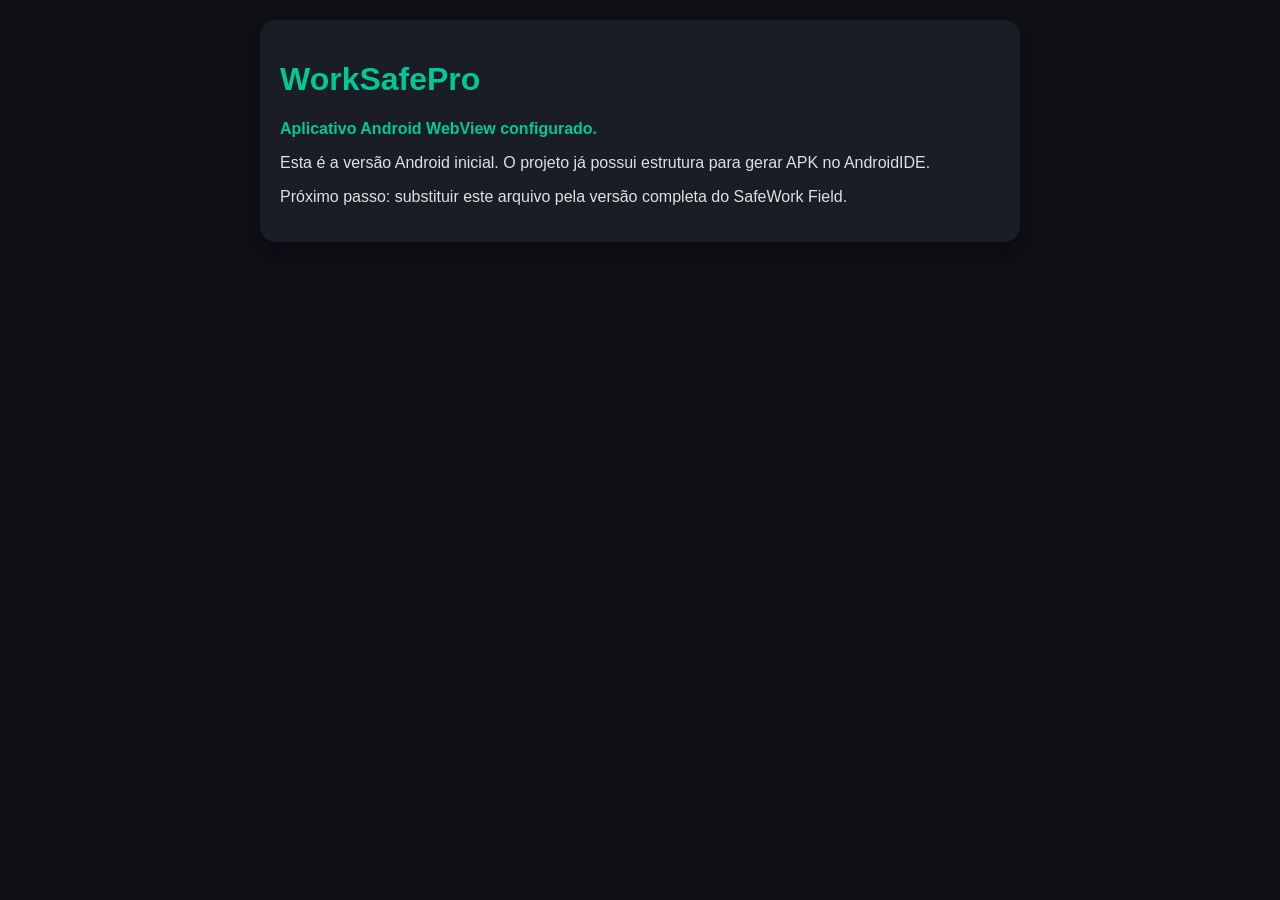
==== app/src/main/assets/index.html @ 3f11d93a "Add WebView asset index.html" ====
<!DOCTYPE html>
<html lang="pt-BR">
<head>
<meta charset="UTF-8">
<meta name="viewport" content="width=device-width, initial-scale=1.0">
<title>WorkSafePro</title>
<style>
body{margin:0;font-family:Arial,sans-serif;background:#0F1117;color:#E0E0E0;padding:20px} .card{background:#1A1D26;border-radius:16px;padding:20px;max-width:720px;margin:auto;box-shadow:0 10px 30px #0006} h1{color:#00C896} code{background:#11141D;padding:2px 6px;border-radius:6px}.ok{color:#00C896;font-weight:bold}.btn{background:#00C896;color:#06110F;padding:14px 18px;border-radius:12px;font-weight:bold;display:inline-block;margin-top:10px}
</style>
</head>
<body>
<div class="card">
<h1>WorkSafePro</h1>
<p class="ok">Aplicativo Android WebView configurado.</p>
<p>Esta é a versão Android inicial. O projeto já possui estrutura para gerar APK no AndroidIDE.</p>
<p>Próximo passo: substituir este arquivo pela versão completa do SafeWork Field.</p>
</div>
</body>
</html>
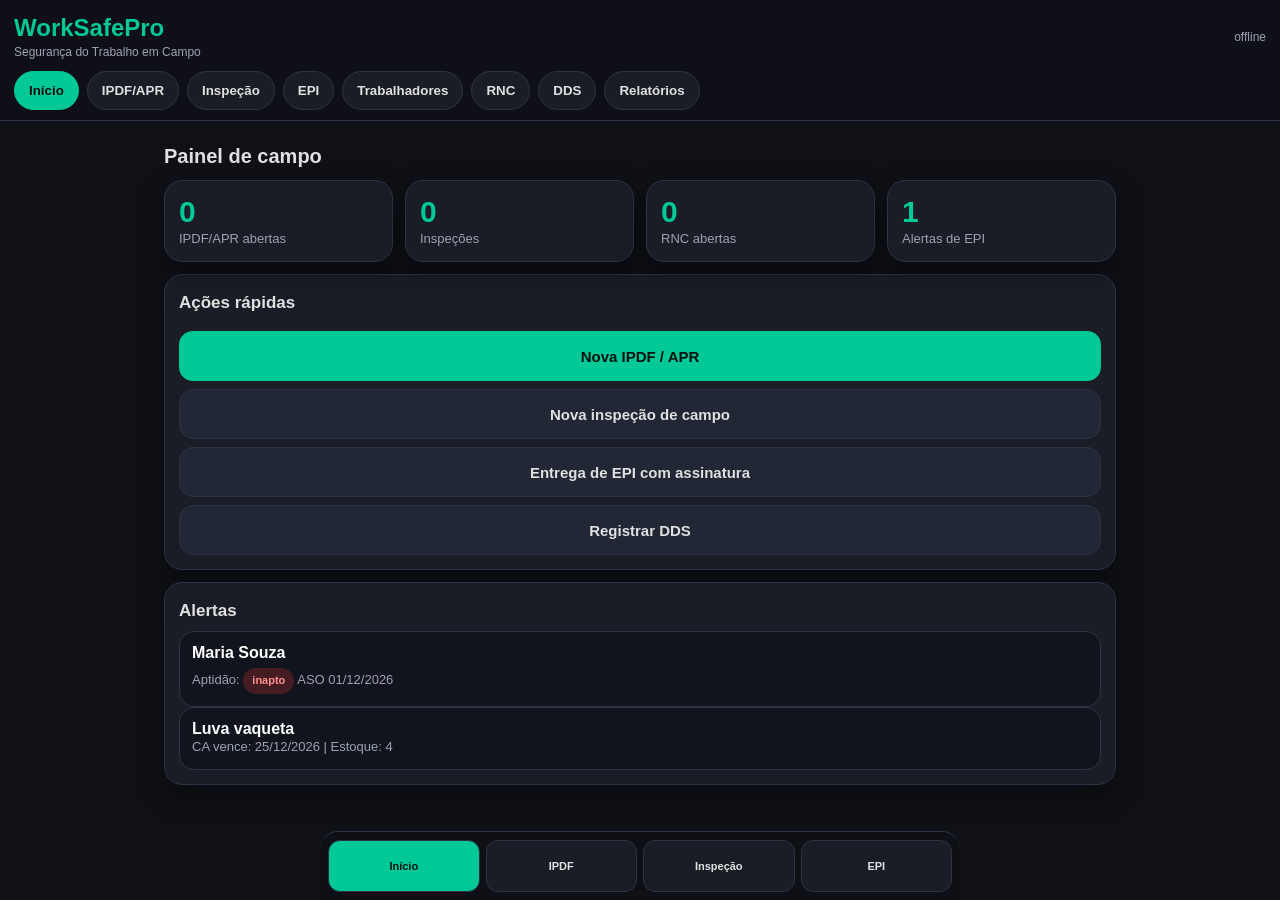
==== commit 82624b16: "Replace placeholder with WorkSafePro field safety app" ====
--- a/app/src/main/assets/index.html
+++ b/app/src/main/assets/index.html
@@ -2,18 +2,39 @@
 <html lang="pt-BR">
 <head>
 <meta charset="UTF-8">
-<meta name="viewport" content="width=device-width, initial-scale=1.0">
-<title>WorkSafePro</title>
+<meta name="viewport" content="width=device-width,initial-scale=1,maximum-scale=1,user-scalable=no">
+<title>WorkSafePro Campo</title>
 <style>
-body{margin:0;font-family:Arial,sans-serif;background:#0F1117;color:#E0E0E0;padding:20px} .card{background:#1A1D26;border-radius:16px;padding:20px;max-width:720px;margin:auto;box-shadow:0 10px 30px #0006} h1{color:#00C896} code{background:#11141D;padding:2px 6px;border-radius:6px}.ok{color:#00C896;font-weight:bold}.btn{background:#00C896;color:#06110F;padding:14px 18px;border-radius:12px;font-weight:bold;display:inline-block;margin-top:10px}
+:root{--bg:#0F1117;--card:#1A1D26;--card2:#222736;--txt:#E0E0E0;--mut:#9aa3b2;--pri:#00C896;--red:#FF4C4C;--yel:#FFB347;--line:#2d3344}*{box-sizing:border-box}body{margin:0;background:var(--bg);color:var(--txt);font-family:Arial,Helvetica,sans-serif;font-size:16px}.top{position:sticky;top:0;z-index:5;background:#0F1117ee;border-bottom:1px solid var(--line);padding:14px 14px 10px}.brand{display:flex;align-items:center;justify-content:space-between;gap:12px}.brand h1{font-size:24px;margin:0;color:var(--pri)}.brand small{display:block;color:var(--mut);font-size:12px;margin-top:3px}.sync{font-size:12px;color:var(--mut)}.tabs{display:flex;gap:8px;overflow:auto;padding-top:12px}.tabs button{white-space:nowrap;background:var(--card);color:var(--txt);border:1px solid var(--line);border-radius:999px;padding:11px 14px;font-weight:bold}.tabs button.on{background:var(--pri);color:#06110F;border-color:var(--pri)}main{padding:14px 14px 90px}.sec{display:none}.sec.on{display:block}.grid{display:grid;gap:12px}.cards{grid-template-columns:repeat(2,1fr)}.card{background:var(--card);border:1px solid var(--line);border-radius:18px;padding:14px;box-shadow:0 10px 28px #0006}.kpi strong{font-size:30px;display:block;color:var(--pri)}.kpi span{font-size:13px;color:var(--mut)}h2{font-size:20px;margin:10px 0 12px}h3{font-size:17px;margin:4px 0 10px}.btn{width:100%;min-height:50px;border:0;border-radius:14px;background:var(--pri);color:#06110F;font-weight:800;font-size:15px;padding:12px;margin-top:8px}.btn2{background:var(--card2);color:var(--txt);border:1px solid var(--line)}.btnR{background:#3a171b;color:#ffb8b8;border:1px solid #74313a}.btnY{background:#3a2a13;color:#ffd99c;border:1px solid #76521d}.row{display:grid;grid-template-columns:1fr 1fr;gap:10px}label{display:block;color:var(--mut);font-weight:bold;font-size:13px;margin-top:10px}input,select,textarea{width:100%;min-height:48px;background:#11141d;color:var(--txt);border:1px solid var(--line);border-radius:13px;padding:12px;font-size:16px;margin-top:6px}textarea{min-height:90px;resize:vertical}.list{display:grid;gap:10px;margin-top:12px}.item{background:#11141d;border:1px solid var(--line);border-radius:15px;padding:12px}.item b{color:#fff}.meta{color:var(--mut);font-size:13px;line-height:1.45}.tag{display:inline-block;border-radius:999px;padding:5px 9px;font-size:11px;font-weight:bold;margin-top:6px}.ok{background:#073b31;color:var(--pri)}.bad{background:#451c22;color:#ff8f8f}.warn{background:#463112;color:#ffd08b}.sig{background:#07090d;border:1px dashed var(--pri);border-radius:14px;margin-top:8px;overflow:hidden}.sig canvas{width:100%;height:150px;display:block;touch-action:none}.sig div{display:flex;justify-content:space-between;align-items:center;padding:8px;background:#11141d}.photo{max-width:100%;border-radius:12px;margin-top:8px;display:none;border:1px solid var(--line)}.bottom{position:fixed;bottom:0;left:0;right:0;background:#0F1117ee;border-top:1px solid var(--line);display:grid;grid-template-columns:repeat(4,1fr);gap:6px;padding:8px;z-index:7}.bottom button{background:var(--card);color:var(--txt);border:1px solid var(--line);border-radius:12px;min-height:52px;font-size:11px;font-weight:bold}.bottom button.on{background:var(--pri);color:#06110F}.modal{position:fixed;inset:0;background:#000b;display:none;place-items:end;z-index:20}.modal.on{display:grid}.sheet{background:var(--card);width:100%;max-height:92vh;overflow:auto;border-radius:22px 22px 0 0;padding:16px;border:1px solid var(--line)}.danger{color:var(--red)}.yellow{color:var(--yel)}.green{color:var(--pri)}table{width:100%;border-collapse:collapse;font-size:13px}td,th{border-bottom:1px solid var(--line);padding:8px;text-align:left}@media(min-width:720px){main{max-width:980px;margin:auto}.cards{grid-template-columns:repeat(4,1fr)}.bottom{left:50%;transform:translateX(-50%);max-width:980px;border-radius:18px 18px 0 0}.sheet{max-width:720px;border-radius:22px}}
 </style>
 </head>
 <body>
-<div class="card">
-<h1>WorkSafePro</h1>
-<p class="ok">Aplicativo Android WebView configurado.</p>
-<p>Esta é a versão Android inicial. O projeto já possui estrutura para gerar APK no AndroidIDE.</p>
-<p>Próximo passo: substituir este arquivo pela versão completa do SafeWork Field.</p>
-</div>
+<header class="top"><div class="brand"><div><h1>WorkSafePro</h1><small>Segurança do Trabalho em Campo</small></div><div class="sync" id="saveStatus">offline</div></div><nav class="tabs" id="tabs"></nav></header>
+<main>
+<section id="dash" class="sec on"></section><section id="ipdf" class="sec"></section><section id="insp" class="sec"></section><section id="epi" class="sec"></section><section id="trab" class="sec"></section><section id="rnc" class="sec"></section><section id="dds" class="sec"></section><section id="rel" class="sec"></section>
+</main>
+<nav class="bottom"><button onclick="go('dash')">Início</button><button onclick="go('ipdf')">IPDF</button><button onclick="go('insp')">Inspeção</button><button onclick="go('epi')">EPI</button></nav>
+<div id="modal" class="modal"><div class="sheet"><div style="display:flex;justify-content:space-between;gap:8px;align-items:center"><h2 id="mt">Registro</h2><button class="btn btn2" style="width:auto" onclick="closeM()">Fechar</button></div><div id="mb"></div></div></div>
+<script>
+const K='worksafepro-campo-v1';const $=id=>document.getElementById(id);const today=()=>new Date().toISOString().slice(0,10);const uid=()=>Math.random().toString(36).slice(2,8)+Date.now().toString(36).slice(-4);const br=d=>d?new Date(d+'T12:00:00').toLocaleDateString('pt-BR'):'-';const days=d=>Math.ceil((new Date(d+'T12:00:00')-new Date())/864e5);const tabs=[['dash','Início'],['ipdf','IPDF/APR'],['insp','Inspeção'],['epi','EPI'],['trab','Trabalhadores'],['rnc','RNC'],['dds','DDS'],['rel','Relatórios']];
+function seed(){return{workers:[{id:uid(),nome:'João Silva',funcao:'Montador',cpf:'000.000.000-00',empresa:'Própria',aso:add(45),nrs:[{nr:'NR-35',v:add(80)},{nr:'NR-18',v:add(160)}]},{id:uid(),nome:'Maria Souza',funcao:'Ajudante',cpf:'111.111.111-11',empresa:'Terceira',aso:add(-4),nrs:[{nr:'NR-06',v:add(200)}]}],ipdfs:[],insps:[],epis:[{id:uid(),nome:'Capacete com jugular',ca:'12345',v:add(90),est:12,min:5,ent:[]},{id:uid(),nome:'Luva vaqueta',ca:'98765',v:add(20),est:4,min:6,ent:[]}],rncs:[],dds:[],cfg:{empresa:'Minha Empresa',obra:'Obra / Frente de Serviço',emissor:'TST'}}}function add(n){let d=new Date();d.setDate(d.getDate()+n);return d.toISOString().slice(0,10)}let db=JSON.parse(localStorage.getItem(K)||'null')||seed();let cur='dash';function save(){localStorage.setItem(K,JSON.stringify(db));$('saveStatus').textContent='salvo '+new Date().toLocaleTimeString('pt-BR').slice(0,5);render()}function tag(s){let c=s&&String(s).match(/venc|alto|crít|nao|não|inap/) ?'bad':String(s).match(/pend|baixo|médio|medio|aten|abert/)?'warn':'ok';return '<span class="tag '+c+'">'+(s||'-')+'</span>'}function apto(w){if(days(w.aso)<0)return'inapto';if(days(w.aso)<=30)return'pendente';for(const n of w.nrs||[]){if(days(n.v)<0)return'inapto';if(days(n.v)<=30)return'pendente'}return'apto'}function workerOptions(){return db.workers.map(w=>'<option value="'+w.id+'">'+w.nome+' - '+w.funcao+' ('+apto(w)+')</option>').join('')}function selected(sel){return[...$(sel).selectedOptions].map(o=>o.value)}function go(id){cur=id;document.querySelectorAll('.sec').forEach(s=>s.classList.toggle('on',s.id==id));document.querySelectorAll('.tabs button,.bottom button').forEach(b=>b.classList.remove('on'));render();window.scrollTo(0,0)}
+function render(){document.querySelectorAll('.sec').forEach(s=>s.classList.remove('on'));$(cur).classList.add('on');$('tabs').innerHTML=tabs.map(t=>'<button class="'+(cur==t[0]?'on':'')+'" onclick="go(\''+t[0]+'\')">'+t[1]+'</button>').join('');document.querySelectorAll('.bottom button').forEach((b,i)=>b.classList.toggle('on',tabs[i]&&tabs[i][0]==cur));renderDash();renderIPDF();renderInsp();renderEPI();renderTrab();renderRNC();renderDDS();renderRel()}
+function renderDash(){let ab=db.ipdfs.filter(x=>x.status!='encerrada').length,nc=db.rncs.filter(x=>x.status!='encerrada').length,ea=db.epis.filter(e=>days(e.v)<=30||e.est<=e.min).length,wa=db.workers.filter(w=>apto(w)!='apto').length;$('dash').innerHTML='<h2>Painel de campo</h2><div class="grid cards"><div class="card kpi"><strong>'+ab+'</strong><span>IPDF/APR abertas</span></div><div class="card kpi"><strong>'+db.insps.length+'</strong><span>Inspeções</span></div><div class="card kpi"><strong>'+nc+'</strong><span>RNC abertas</span></div><div class="card kpi"><strong>'+ea+'</strong><span>Alertas de EPI</span></div></div><div class="card" style="margin-top:12px"><h3>Ações rápidas</h3><button class="btn" onclick="openIPDF()">Nova IPDF / APR</button><button class="btn btn2" onclick="openInsp()">Nova inspeção de campo</button><button class="btn btn2" onclick="openEntrega()">Entrega de EPI com assinatura</button><button class="btn btn2" onclick="openDDS()">Registrar DDS</button></div><div class="card" style="margin-top:12px"><h3>Alertas</h3>'+alerts().join('')+'</div>'}function alerts(){let a=[];db.workers.forEach(w=>{if(apto(w)!='apto')a.push('<div class="item"><b>'+w.nome+'</b><div class="meta">Aptidão: '+tag(apto(w))+' ASO '+br(w.aso)+'</div></div>')});db.epis.forEach(e=>{if(days(e.v)<=30||e.est<=e.min)a.push('<div class="item"><b>'+e.nome+'</b><div class="meta">CA vence: '+br(e.v)+' | Estoque: '+e.est+'</div></div>')});db.rncs.forEach(r=>{if(r.status!='encerrada'&&days(r.prazo)<0)a.push('<div class="item"><b>RNC vencida</b><div class="meta">'+r.desc+' prazo '+br(r.prazo)+'</div></div>')});return a.length?a:['<div class="meta">Sem alertas críticos.</div>']}
+function list(arr,fn){return'<div class="list">'+(arr.length?arr.map(fn).join(''):'<div class="meta">Nenhum registro.</div>')+'</div>'}
+function renderIPDF(){$('ipdf').innerHTML='<h2>IPDF / APR de Campo</h2><div class="card"><button class="btn" onclick="openIPDF()">Criar IPDF</button></div>'+list(db.ipdfs,x=>'<div class="item"><b>'+x.ativ+'</b><div class="meta">'+br(x.data)+' | '+x.frente+' | '+x.resp+'</div>'+tag(x.status)+'<button class="btn btn2" onclick="viewIPDF(\''+x.id+'\')">Abrir</button></div>')}
+function openIPDF(){modal('Nova IPDF / APR','<label>Data<input id="iData" type="date" value="'+today()+'"></label><label>Frente/local<input id="iFrente" placeholder="Ex.: Pipe rack, escavação, telhado"></label><label>Atividade executada<textarea id="iAtiv" placeholder="Descreva a atividade"></textarea></label><label>Responsável técnico / encarregado<input id="iResp"></label><label>Funcionários envolvidos<select id="iExec" multiple size="5">'+workerOptions()+'</select></label><label>Riscos principais<textarea id="iRiscos" placeholder="Altura, queda de material, corte, ruído, poeira..."></textarea></label><label>Medidas de controle<textarea id="iCtrl" placeholder="Isolamento, DDS, EPC, trava quedas, bloqueio..."></textarea></label><label>EPIs obrigatórios<textarea id="iEpis"></textarea></label><label>Foto da atividade<input type="file" accept="image/*" capture="environment" onchange="pic(this,\'iFoto\')"><img id="iFoto" class="photo"></label><label>Assinatura responsável</label>'+sig('iSig')+'<button class="btn" onclick="saveIPDF()">Salvar IPDF</button>')}
+function saveIPDF(){let r={id:uid(),data:val('iData'),frente:val('iFrente'),ativ:val('iAtiv'),resp:val('iResp'),exec:selected('iExec'),riscos:val('iRiscos'),ctrl:val('iCtrl'),epis:val('iEpis'),foto:$('iFoto')?.src||'',sig:getSig('iSig'),status:'aberta'};if(!r.frente||!r.ativ)return toast('Preencha frente e atividade');db.ipdfs.unshift(r);closeM();save()}function viewIPDF(id){let x=db.ipdfs.find(a=>a.id==id);modal('IPDF / APR','<div class="item"><b>'+x.ativ+'</b><div class="meta">'+br(x.data)+' | '+x.frente+' | Resp.: '+x.resp+'<br>Riscos: '+x.riscos+'<br>Controles: '+x.ctrl+'<br>EPIs: '+x.epis+'</div>'+tag(x.status)+'</div><button class="btn btnY" onclick="cycle(\'ipdfs\',\''+id+'\',\'status\',[\'aberta\',\'em execução\',\'encerrada\'])">Mudar status</button><button class="btn btn2" onclick="pdfText(\'IPDF\',db.ipdfs.find(x=>x.id==\''+id+'\'))">Gerar comprovante</button>')}
+function renderInsp(){$('insp').innerHTML='<h2>Inspeção de Campo</h2><div class="card"><button class="btn" onclick="openInsp()">Nova inspeção</button></div>'+list(db.insps,x=>'<div class="item"><b>'+x.tipo+' - '+x.frente+'</b><div class="meta">'+br(x.data)+' | NC: '+x.itens.filter(i=>i.st=='não conforme').length+'</div>'+tag(x.res)+'<button class="btn btn2" onclick="pdfText(\'Inspeção\',db.insps.find(a=>a.id==\''+x.id+'\'))">Comprovante</button></div>')}
+const checks={EPI:['Capacete/jugular','Óculos/protetor facial','Luvas adequadas','Calçado de segurança','Protetor auricular'],Altura:['Cinto inspecionado','Talabarte/trava-quedas','Ancoragem segura','Área inferior isolada','Plano de resgate'],Ferramentas:['Cabos íntegros','Proteções instaladas','Disco/lâmina adequada','Ferramenta identificada','Armazenamento correto'],Escavação:['Acesso seguro','Talude/escoramento','Sinalização','Interferências verificadas','Material afastado da borda'],Limpeza:['Passagem livre','Resíduo destinado','Sem vazamento/óleo','Materiais organizados','Sinalização preservada']};
+function openInsp(){modal('Nova inspeção','<label>Data<input id="nData" type="date" value="'+today()+'"></label><label>Frente/local<input id="nFrente"></label><label>Tipo<select id="nTipo" onchange="drawChecks()">'+Object.keys(checks).map(x=>'<option>'+x+'</option>').join('')+'</select></label><div id="chk"></div><button class="btn" onclick="saveInsp()">Salvar inspeção</button>');drawChecks()}function drawChecks(){let t=val('nTipo')||'EPI';$('chk').innerHTML=checks[t].map((c,i)=>'<div class="item"><b>'+c+'</b><label>Status<select class="cst"><option>conforme</option><option>não conforme</option><option>não aplicável</option></select></label><label>Observação<input class="cob"></label></div>').join('')}function saveInsp(){let itens=[...document.querySelectorAll('#chk .item')].map((el,i)=>({nome:checks[val('nTipo')][i],st:el.querySelector('.cst').value,obs:el.querySelector('.cob').value}));let r={id:uid(),data:val('nData'),frente:val('nFrente'),tipo:val('nTipo'),itens,res:itens.some(i=>i.st=='não conforme')?'com pendência':'conforme'};if(!r.frente)return toast('Informe a frente');db.insps.unshift(r);itens.filter(i=>i.st=='não conforme').forEach(i=>db.rncs.unshift({id:uid(),data:today(),desc:'NC em inspeção '+r.tipo+': '+i.nome+'. '+i.obs,local:r.frente,risco:'médio',resp:'A definir',prazo:add(3),status:'aberta'}));closeM();save()}
+function renderEPI(){$('epi').innerHTML='<h2>Controle de EPI</h2><div class="card"><button class="btn" onclick="openEntrega()">Entregar EPI com assinatura</button><button class="btn btn2" onclick="openCadEPI()">Cadastrar EPI</button></div>'+list(db.epis,e=>'<div class="item"><b>'+e.nome+'</b><div class="meta">CA '+e.ca+' | Validade '+br(e.v)+' | Estoque '+e.est+' | Entregas '+e.ent.length+'</div>'+tag(days(e.v)<0?'CA vencido':e.est<=e.min?'estoque baixo':'ok')+'<button class="btn btn2" onclick="pdfText(\'Ficha EPI\',db.epis.find(x=>x.id==\''+e.id+'\'))">Ficha</button></div>')}
+function openCadEPI(){modal('Cadastrar EPI','<label>Nome<input id="eNome"></label><label>CA<input id="eCA"></label><label>Validade CA<input id="eVal" type="date"></label><div class="row"><label>Estoque<input id="eEst" type="number"></label><label>Mínimo<input id="eMin" type="number" value="5"></label></div><button class="btn" onclick="saveCadEPI()">Salvar EPI</button>')}function saveCadEPI(){db.epis.unshift({id:uid(),nome:val('eNome'),ca:val('eCA'),v:val('eVal'),est:+val('eEst'),min:+val('eMin'),ent:[]});closeM();save()}function openEntrega(){modal('Entrega de EPI','<label>EPI<select id="dEpi">'+db.epis.map(e=>'<option value="'+e.id+'">'+e.nome+' | estoque '+e.est+'</option>').join('')+'</select></label><label>Funcionário<select id="dTrab">'+workerOptions()+'</select></label><label>Quantidade<input id="dQtd" type="number" value="1"></label><label>Observação<input id="dObs" placeholder="Entrega, troca, substituição..."></label><label>Assinatura do funcionário</label>'+sig('dSig')+'<button class="btn" onclick="saveEntrega()">Registrar entrega</button>')}function saveEntrega(){let e=db.epis.find(x=>x.id==val('dEpi')),w=db.workers.find(x=>x.id==val('dTrab')),q=+val('dQtd');if(!e||!w||q<1)return;if(e.est<q)return toast('Estoque insuficiente');e.est-=q;e.ent.unshift({id:uid(),data:today(),worker:w.id,nome:w.nome,q,obs:val('dObs'),sig:getSig('dSig')});closeM();save()}
+function renderTrab(){$('trab').innerHTML='<h2>Trabalhadores</h2><div class="card"><button class="btn" onclick="openTrab()">Cadastrar trabalhador</button></div>'+list(db.workers,w=>'<div class="item"><b>'+w.nome+'</b><div class="meta">'+w.funcao+' | '+w.empresa+' | CPF '+w.cpf+'<br>ASO '+br(w.aso)+'</div>'+tag(apto(w))+'<button class="btn btn2" onclick="viewTrab(\''+w.id+'\')">Perfil</button></div>')}function openTrab(){modal('Novo trabalhador','<label>Nome<input id="wNome"></label><label>Função<input id="wFunc"></label><label>CPF<input id="wCpf"></label><label>Empresa<select id="wEmp"><option>Própria</option><option>Terceira</option></select></label><label>Validade ASO<input id="wAso" type="date"></label><label>NR<select id="wNr"><option>NR-06</option><option>NR-10</option><option>NR-12</option><option>NR-18</option><option>NR-33</option><option>NR-35</option></select></label><label>Validade NR<input id="wNrV" type="date"></label><button class="btn" onclick="saveTrab()">Salvar trabalhador</button>')}function saveTrab(){db.workers.unshift({id:uid(),nome:val('wNome'),funcao:val('wFunc'),cpf:val('wCpf'),empresa:val('wEmp'),aso:val('wAso'),nrs:[{nr:val('wNr'),v:val('wNrV')}]});closeM();save()}function viewTrab(id){let w=db.workers.find(x=>x.id==id),ents=db.epis.flatMap(e=>e.ent.filter(a=>a.worker==id).map(a=>e.nome+' em '+br(a.data)+' qtd '+a.q));modal('Perfil do trabalhador','<div class="item"><b>'+w.nome+'</b><div class="meta">Função: '+w.funcao+'<br>Empresa: '+w.empresa+'<br>ASO: '+br(w.aso)+'<br>NRs: '+w.nrs.map(n=>n.nr+' '+br(n.v)).join(', ')+'<br>EPIs: '+(ents.join('; ')||'nenhum')+'</div>'+tag(apto(w))+'</div><button class="btn btn2" onclick="pdfText(\'Ficha Trabalhador\',db.workers.find(x=>x.id==\''+id+'\'))">Gerar ficha</button>')}
+function renderRNC(){$('rnc').innerHTML='<h2>RNC / Desvios</h2><div class="card"><button class="btn" onclick="openRNC()">Abrir RNC</button></div>'+list(db.rncs,r=>'<div class="item"><b>'+r.desc+'</b><div class="meta">'+r.local+' | Resp. '+r.resp+' | Prazo '+br(r.prazo)+'</div>'+tag(days(r.prazo)<0&&r.status!='encerrada'?'vencida':r.status)+'<button class="btn btnY" onclick="cycle(\'rncs\',\''+r.id+'\',\'status\',[\'aberta\',\'em tratativa\',\'verificação\',\'encerrada\'])">Avançar</button></div>')}function openRNC(){modal('Abrir RNC','<label>Descrição<textarea id="rDesc"></textarea></label><label>Local<input id="rLocal"></label><label>Risco<select id="rRisco"><option>baixo</option><option>médio</option><option>alto</option><option>crítico</option></select></label><label>Responsável<input id="rResp"></label><label>Prazo<input id="rPrazo" type="date" value="'+add(3)+'"></label><button class="btn" onclick="saveRNC()">Salvar RNC</button>')}function saveRNC(){db.rncs.unshift({id:uid(),data:today(),desc:val('rDesc'),local:val('rLocal'),risco:val('rRisco'),resp:val('rResp'),prazo:val('rPrazo'),status:'aberta'});closeM();save()}
+function renderDDS(){$('dds').innerHTML='<h2>DDS</h2><div class="card"><button class="btn" onclick="openDDS()">Novo DDS</button></div>'+list(db.dds,d=>'<div class="item"><b>'+d.tema+'</b><div class="meta">'+br(d.data)+' | '+d.local+' | '+d.pres.length+' presentes</div><button class="btn btn2" onclick="pdfText(\'DDS\',db.dds.find(x=>x.id==\''+d.id+'\'))">Lista</button></div>')}function openDDS(){modal('Registrar DDS','<label>Data<input id="sData" type="date" value="'+today()+'"></label><label>Tema<select id="sTema"><option>Uso correto de EPI</option><option>Trabalho em altura</option><option>Ordem e limpeza</option><option>Escavação</option><option>Ferramentas manuais</option><option>Bloqueio de energia</option></select></label><label>Ministrador<input id="sMin"></label><label>Local<input id="sLocal"></label><label>Presentes<select id="sPres" multiple size="6">'+workerOptions()+'</select></label><label>Assinatura ministrador</label>'+sig('sSig')+'<button class="btn" onclick="saveDDS()">Salvar DDS</button>')}function saveDDS(){db.dds.unshift({id:uid(),data:val('sData'),tema:val('sTema'),min:val('sMin'),local:val('sLocal'),pres:selected('sPres'),sig:getSig('sSig')});closeM();save()}
+function renderRel(){$('rel').innerHTML='<h2>Relatórios e Backup</h2><div class="card"><table><tr><th>Indicador</th><th>Total</th></tr><tr><td>Trabalhadores</td><td>'+db.workers.length+'</td></tr><tr><td>IPDF/APR</td><td>'+db.ipdfs.length+'</td></tr><tr><td>Inspeções</td><td>'+db.insps.length+'</td></tr><tr><td>RNC abertas</td><td>'+db.rncs.filter(x=>x.status!='encerrada').length+'</td></tr><tr><td>Entregas de EPI</td><td>'+db.epis.reduce((n,e)=>n+e.ent.length,0)+'</td></tr></table><button class="btn" onclick="backup()">Baixar backup JSON</button><button class="btn btnR" onclick="resetAll()">Apagar dados do aparelho</button></div>'}
+function modal(t,b){$('mt').textContent=t;$('mb').innerHTML=b;$('modal').classList.add('on');setupSigs()}function closeM(){$('modal').classList.remove('on')}function val(id){return $(id)?.value?.trim()||''}function toast(m){alert(m)}function cycle(col,id,field,states){let o=db[col].find(x=>x.id==id),i=states.indexOf(o[field]);o[field]=states[(i+1)%states.length];closeM();save()}function pic(inp,id){let f=inp.files[0];if(!f)return;let r=new FileReader();r.onload=()=>{let im=$(id);im.src=r.result;im.style.display='block'};r.readAsDataURL(f)}function sig(id){return'<div class="sig" data-sig="'+id+'"><canvas></canvas><div><span class="meta">Assine com o dedo</span><button class="btn btn2" style="width:auto;margin:0" onclick="clearSig(this)">Limpar</button></div></div>'}function setupSigs(){document.querySelectorAll('.sig').forEach(box=>{if(box.ok)return;box.ok=1;let c=box.querySelector('canvas'),x=c.getContext('2d'),down=0,last=null;function size(){let r=c.getBoundingClientRect(),d=devicePixelRatio||1;c.width=r.width*d;c.height=r.height*d;x.setTransform(d,0,0,d,0,0);x.strokeStyle='#00C896';x.lineWidth=3;x.lineCap='round'}function p(e){let r=c.getBoundingClientRect(),t=e.touches?e.touches[0]:e;return{x:t.clientX-r.left,y:t.clientY-r.top}}function st(e){e.preventDefault();size();down=1;last=p(e)}function mv(e){if(!down)return;e.preventDefault();let q=p(e);x.beginPath();x.moveTo(last.x,last.y);x.lineTo(q.x,q.y);x.stroke();last=q}function en(){down=0}setTimeout(size,50);c.addEventListener('mousedown',st);c.addEventListener('mousemove',mv);window.addEventListener('mouseup',en);c.addEventListener('touchstart',st,{passive:false});c.addEventListener('touchmove',mv,{passive:false});c.addEventListener('touchend',en)})}function clearSig(b){let c=b.closest('.sig').querySelector('canvas');c.getContext('2d').clearRect(0,0,c.width,c.height)}function getSig(id){let b=document.querySelector('[data-sig="'+id+'"]');return b?b.querySelector('canvas').toDataURL('image/png'):''}
+function pdfText(title,obj){let w=window.open('','_blank');w.document.write('<pre style="font-family:Arial;white-space:pre-wrap">'+title+'\n\nEmpresa: '+db.cfg.empresa+'\nObra: '+db.cfg.obra+'\nData: '+new Date().toLocaleString('pt-BR')+'\n\n'+JSON.stringify(obj,null,2)+'</pre>');w.print()}function backup(){let a=document.createElement('a');a.href=URL.createObjectURL(new Blob([JSON.stringify(db,null,2)],{type:'application/json'}));a.download='worksafepro-backup-'+today()+'.json';a.click()}function resetAll(){if(confirm('Apagar todos os dados deste aparelho?')){localStorage.removeItem(K);db=seed();save()}}render();
+</script>
 </body>
-</html>
+</html>
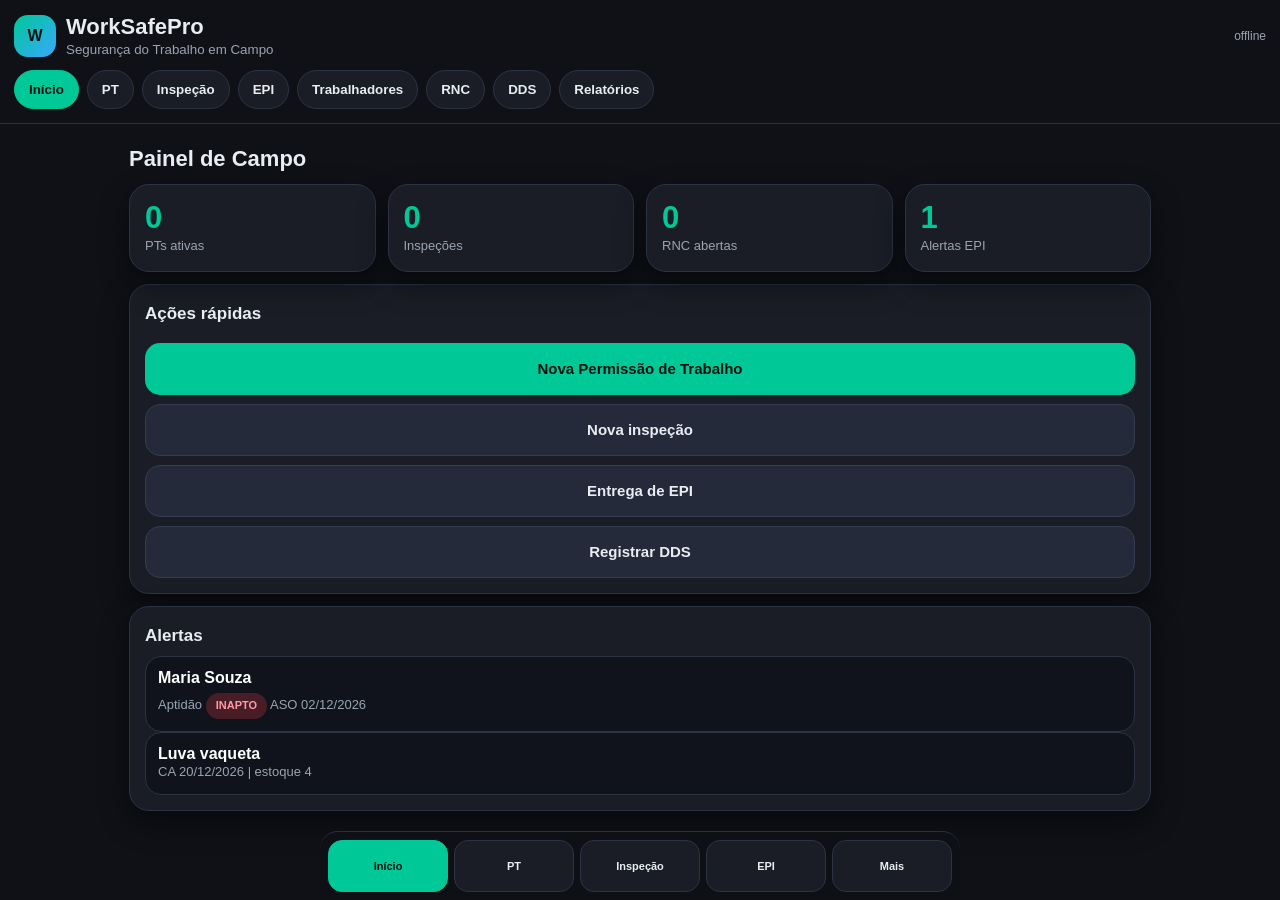
==== commit 97e4072b: "Use modular professional WorkSafePro shell" ====
--- a/app/src/main/assets/index.html
+++ b/app/src/main/assets/index.html
@@ -1,40 +1 @@
-<!DOCTYPE html>
-<html lang="pt-BR">
-<head>
-<meta charset="UTF-8">
-<meta name="viewport" content="width=device-width,initial-scale=1,maximum-scale=1,user-scalable=no">
-<title>WorkSafePro Campo</title>
-<style>
-:root{--bg:#0F1117;--card:#1A1D26;--card2:#222736;--txt:#E0E0E0;--mut:#9aa3b2;--pri:#00C896;--red:#FF4C4C;--yel:#FFB347;--line:#2d3344}*{box-sizing:border-box}body{margin:0;background:var(--bg);color:var(--txt);font-family:Arial,Helvetica,sans-serif;font-size:16px}.top{position:sticky;top:0;z-index:5;background:#0F1117ee;border-bottom:1px solid var(--line);padding:14px 14px 10px}.brand{display:flex;align-items:center;justify-content:space-between;gap:12px}.brand h1{font-size:24px;margin:0;color:var(--pri)}.brand small{display:block;color:var(--mut);font-size:12px;margin-top:3px}.sync{font-size:12px;color:var(--mut)}.tabs{display:flex;gap:8px;overflow:auto;padding-top:12px}.tabs button{white-space:nowrap;background:var(--card);color:var(--txt);border:1px solid var(--line);border-radius:999px;padding:11px 14px;font-weight:bold}.tabs button.on{background:var(--pri);color:#06110F;border-color:var(--pri)}main{padding:14px 14px 90px}.sec{display:none}.sec.on{display:block}.grid{display:grid;gap:12px}.cards{grid-template-columns:repeat(2,1fr)}.card{background:var(--card);border:1px solid var(--line);border-radius:18px;padding:14px;box-shadow:0 10px 28px #0006}.kpi strong{font-size:30px;display:block;color:var(--pri)}.kpi span{font-size:13px;color:var(--mut)}h2{font-size:20px;margin:10px 0 12px}h3{font-size:17px;margin:4px 0 10px}.btn{width:100%;min-height:50px;border:0;border-radius:14px;background:var(--pri);color:#06110F;font-weight:800;font-size:15px;padding:12px;margin-top:8px}.btn2{background:var(--card2);color:var(--txt);border:1px solid var(--line)}.btnR{background:#3a171b;color:#ffb8b8;border:1px solid #74313a}.btnY{background:#3a2a13;color:#ffd99c;border:1px solid #76521d}.row{display:grid;grid-template-columns:1fr 1fr;gap:10px}label{display:block;color:var(--mut);font-weight:bold;font-size:13px;margin-top:10px}input,select,textarea{width:100%;min-height:48px;background:#11141d;color:var(--txt);border:1px solid var(--line);border-radius:13px;padding:12px;font-size:16px;margin-top:6px}textarea{min-height:90px;resize:vertical}.list{display:grid;gap:10px;margin-top:12px}.item{background:#11141d;border:1px solid var(--line);border-radius:15px;padding:12px}.item b{color:#fff}.meta{color:var(--mut);font-size:13px;line-height:1.45}.tag{display:inline-block;border-radius:999px;padding:5px 9px;font-size:11px;font-weight:bold;margin-top:6px}.ok{background:#073b31;color:var(--pri)}.bad{background:#451c22;color:#ff8f8f}.warn{background:#463112;color:#ffd08b}.sig{background:#07090d;border:1px dashed var(--pri);border-radius:14px;margin-top:8px;overflow:hidden}.sig canvas{width:100%;height:150px;display:block;touch-action:none}.sig div{display:flex;justify-content:space-between;align-items:center;padding:8px;background:#11141d}.photo{max-width:100%;border-radius:12px;margin-top:8px;display:none;border:1px solid var(--line)}.bottom{position:fixed;bottom:0;left:0;right:0;background:#0F1117ee;border-top:1px solid var(--line);display:grid;grid-template-columns:repeat(4,1fr);gap:6px;padding:8px;z-index:7}.bottom button{background:var(--card);color:var(--txt);border:1px solid var(--line);border-radius:12px;min-height:52px;font-size:11px;font-weight:bold}.bottom button.on{background:var(--pri);color:#06110F}.modal{position:fixed;inset:0;background:#000b;display:none;place-items:end;z-index:20}.modal.on{display:grid}.sheet{background:var(--card);width:100%;max-height:92vh;overflow:auto;border-radius:22px 22px 0 0;padding:16px;border:1px solid var(--line)}.danger{color:var(--red)}.yellow{color:var(--yel)}.green{color:var(--pri)}table{width:100%;border-collapse:collapse;font-size:13px}td,th{border-bottom:1px solid var(--line);padding:8px;text-align:left}@media(min-width:720px){main{max-width:980px;margin:auto}.cards{grid-template-columns:repeat(4,1fr)}.bottom{left:50%;transform:translateX(-50%);max-width:980px;border-radius:18px 18px 0 0}.sheet{max-width:720px;border-radius:22px}}
-</style>
-</head>
-<body>
-<header class="top"><div class="brand"><div><h1>WorkSafePro</h1><small>Segurança do Trabalho em Campo</small></div><div class="sync" id="saveStatus">offline</div></div><nav class="tabs" id="tabs"></nav></header>
-<main>
-<section id="dash" class="sec on"></section><section id="ipdf" class="sec"></section><section id="insp" class="sec"></section><section id="epi" class="sec"></section><section id="trab" class="sec"></section><section id="rnc" class="sec"></section><section id="dds" class="sec"></section><section id="rel" class="sec"></section>
-</main>
-<nav class="bottom"><button onclick="go('dash')">Início</button><button onclick="go('ipdf')">IPDF</button><button onclick="go('insp')">Inspeção</button><button onclick="go('epi')">EPI</button></nav>
-<div id="modal" class="modal"><div class="sheet"><div style="display:flex;justify-content:space-between;gap:8px;align-items:center"><h2 id="mt">Registro</h2><button class="btn btn2" style="width:auto" onclick="closeM()">Fechar</button></div><div id="mb"></div></div></div>
-<script>
-const K='worksafepro-campo-v1';const $=id=>document.getElementById(id);const today=()=>new Date().toISOString().slice(0,10);const uid=()=>Math.random().toString(36).slice(2,8)+Date.now().toString(36).slice(-4);const br=d=>d?new Date(d+'T12:00:00').toLocaleDateString('pt-BR'):'-';const days=d=>Math.ceil((new Date(d+'T12:00:00')-new Date())/864e5);const tabs=[['dash','Início'],['ipdf','IPDF/APR'],['insp','Inspeção'],['epi','EPI'],['trab','Trabalhadores'],['rnc','RNC'],['dds','DDS'],['rel','Relatórios']];
-function seed(){return{workers:[{id:uid(),nome:'João Silva',funcao:'Montador',cpf:'000.000.000-00',empresa:'Própria',aso:add(45),nrs:[{nr:'NR-35',v:add(80)},{nr:'NR-18',v:add(160)}]},{id:uid(),nome:'Maria Souza',funcao:'Ajudante',cpf:'111.111.111-11',empresa:'Terceira',aso:add(-4),nrs:[{nr:'NR-06',v:add(200)}]}],ipdfs:[],insps:[],epis:[{id:uid(),nome:'Capacete com jugular',ca:'12345',v:add(90),est:12,min:5,ent:[]},{id:uid(),nome:'Luva vaqueta',ca:'98765',v:add(20),est:4,min:6,ent:[]}],rncs:[],dds:[],cfg:{empresa:'Minha Empresa',obra:'Obra / Frente de Serviço',emissor:'TST'}}}function add(n){let d=new Date();d.setDate(d.getDate()+n);return d.toISOString().slice(0,10)}let db=JSON.parse(localStorage.getItem(K)||'null')||seed();let cur='dash';function save(){localStorage.setItem(K,JSON.stringify(db));$('saveStatus').textContent='salvo '+new Date().toLocaleTimeString('pt-BR').slice(0,5);render()}function tag(s){let c=s&&String(s).match(/venc|alto|crít|nao|não|inap/) ?'bad':String(s).match(/pend|baixo|médio|medio|aten|abert/)?'warn':'ok';return '<span class="tag '+c+'">'+(s||'-')+'</span>'}function apto(w){if(days(w.aso)<0)return'inapto';if(days(w.aso)<=30)return'pendente';for(const n of w.nrs||[]){if(days(n.v)<0)return'inapto';if(days(n.v)<=30)return'pendente'}return'apto'}function workerOptions(){return db.workers.map(w=>'<option value="'+w.id+'">'+w.nome+' - '+w.funcao+' ('+apto(w)+')</option>').join('')}function selected(sel){return[...$(sel).selectedOptions].map(o=>o.value)}function go(id){cur=id;document.querySelectorAll('.sec').forEach(s=>s.classList.toggle('on',s.id==id));document.querySelectorAll('.tabs button,.bottom button').forEach(b=>b.classList.remove('on'));render();window.scrollTo(0,0)}
-function render(){document.querySelectorAll('.sec').forEach(s=>s.classList.remove('on'));$(cur).classList.add('on');$('tabs').innerHTML=tabs.map(t=>'<button class="'+(cur==t[0]?'on':'')+'" onclick="go(\''+t[0]+'\')">'+t[1]+'</button>').join('');document.querySelectorAll('.bottom button').forEach((b,i)=>b.classList.toggle('on',tabs[i]&&tabs[i][0]==cur));renderDash();renderIPDF();renderInsp();renderEPI();renderTrab();renderRNC();renderDDS();renderRel()}
-function renderDash(){let ab=db.ipdfs.filter(x=>x.status!='encerrada').length,nc=db.rncs.filter(x=>x.status!='encerrada').length,ea=db.epis.filter(e=>days(e.v)<=30||e.est<=e.min).length,wa=db.workers.filter(w=>apto(w)!='apto').length;$('dash').innerHTML='<h2>Painel de campo</h2><div class="grid cards"><div class="card kpi"><strong>'+ab+'</strong><span>IPDF/APR abertas</span></div><div class="card kpi"><strong>'+db.insps.length+'</strong><span>Inspeções</span></div><div class="card kpi"><strong>'+nc+'</strong><span>RNC abertas</span></div><div class="card kpi"><strong>'+ea+'</strong><span>Alertas de EPI</span></div></div><div class="card" style="margin-top:12px"><h3>Ações rápidas</h3><button class="btn" onclick="openIPDF()">Nova IPDF / APR</button><button class="btn btn2" onclick="openInsp()">Nova inspeção de campo</button><button class="btn btn2" onclick="openEntrega()">Entrega de EPI com assinatura</button><button class="btn btn2" onclick="openDDS()">Registrar DDS</button></div><div class="card" style="margin-top:12px"><h3>Alertas</h3>'+alerts().join('')+'</div>'}function alerts(){let a=[];db.workers.forEach(w=>{if(apto(w)!='apto')a.push('<div class="item"><b>'+w.nome+'</b><div class="meta">Aptidão: '+tag(apto(w))+' ASO '+br(w.aso)+'</div></div>')});db.epis.forEach(e=>{if(days(e.v)<=30||e.est<=e.min)a.push('<div class="item"><b>'+e.nome+'</b><div class="meta">CA vence: '+br(e.v)+' | Estoque: '+e.est+'</div></div>')});db.rncs.forEach(r=>{if(r.status!='encerrada'&&days(r.prazo)<0)a.push('<div class="item"><b>RNC vencida</b><div class="meta">'+r.desc+' prazo '+br(r.prazo)+'</div></div>')});return a.length?a:['<div class="meta">Sem alertas críticos.</div>']}
-function list(arr,fn){return'<div class="list">'+(arr.length?arr.map(fn).join(''):'<div class="meta">Nenhum registro.</div>')+'</div>'}
-function renderIPDF(){$('ipdf').innerHTML='<h2>IPDF / APR de Campo</h2><div class="card"><button class="btn" onclick="openIPDF()">Criar IPDF</button></div>'+list(db.ipdfs,x=>'<div class="item"><b>'+x.ativ+'</b><div class="meta">'+br(x.data)+' | '+x.frente+' | '+x.resp+'</div>'+tag(x.status)+'<button class="btn btn2" onclick="viewIPDF(\''+x.id+'\')">Abrir</button></div>')}
-function openIPDF(){modal('Nova IPDF / APR','<label>Data<input id="iData" type="date" value="'+today()+'"></label><label>Frente/local<input id="iFrente" placeholder="Ex.: Pipe rack, escavação, telhado"></label><label>Atividade executada<textarea id="iAtiv" placeholder="Descreva a atividade"></textarea></label><label>Responsável técnico / encarregado<input id="iResp"></label><label>Funcionários envolvidos<select id="iExec" multiple size="5">'+workerOptions()+'</select></label><label>Riscos principais<textarea id="iRiscos" placeholder="Altura, queda de material, corte, ruído, poeira..."></textarea></label><label>Medidas de controle<textarea id="iCtrl" placeholder="Isolamento, DDS, EPC, trava quedas, bloqueio..."></textarea></label><label>EPIs obrigatórios<textarea id="iEpis"></textarea></label><label>Foto da atividade<input type="file" accept="image/*" capture="environment" onchange="pic(this,\'iFoto\')"><img id="iFoto" class="photo"></label><label>Assinatura responsável</label>'+sig('iSig')+'<button class="btn" onclick="saveIPDF()">Salvar IPDF</button>')}
-function saveIPDF(){let r={id:uid(),data:val('iData'),frente:val('iFrente'),ativ:val('iAtiv'),resp:val('iResp'),exec:selected('iExec'),riscos:val('iRiscos'),ctrl:val('iCtrl'),epis:val('iEpis'),foto:$('iFoto')?.src||'',sig:getSig('iSig'),status:'aberta'};if(!r.frente||!r.ativ)return toast('Preencha frente e atividade');db.ipdfs.unshift(r);closeM();save()}function viewIPDF(id){let x=db.ipdfs.find(a=>a.id==id);modal('IPDF / APR','<div class="item"><b>'+x.ativ+'</b><div class="meta">'+br(x.data)+' | '+x.frente+' | Resp.: '+x.resp+'<br>Riscos: '+x.riscos+'<br>Controles: '+x.ctrl+'<br>EPIs: '+x.epis+'</div>'+tag(x.status)+'</div><button class="btn btnY" onclick="cycle(\'ipdfs\',\''+id+'\',\'status\',[\'aberta\',\'em execução\',\'encerrada\'])">Mudar status</button><button class="btn btn2" onclick="pdfText(\'IPDF\',db.ipdfs.find(x=>x.id==\''+id+'\'))">Gerar comprovante</button>')}
-function renderInsp(){$('insp').innerHTML='<h2>Inspeção de Campo</h2><div class="card"><button class="btn" onclick="openInsp()">Nova inspeção</button></div>'+list(db.insps,x=>'<div class="item"><b>'+x.tipo+' - '+x.frente+'</b><div class="meta">'+br(x.data)+' | NC: '+x.itens.filter(i=>i.st=='não conforme').length+'</div>'+tag(x.res)+'<button class="btn btn2" onclick="pdfText(\'Inspeção\',db.insps.find(a=>a.id==\''+x.id+'\'))">Comprovante</button></div>')}
-const checks={EPI:['Capacete/jugular','Óculos/protetor facial','Luvas adequadas','Calçado de segurança','Protetor auricular'],Altura:['Cinto inspecionado','Talabarte/trava-quedas','Ancoragem segura','Área inferior isolada','Plano de resgate'],Ferramentas:['Cabos íntegros','Proteções instaladas','Disco/lâmina adequada','Ferramenta identificada','Armazenamento correto'],Escavação:['Acesso seguro','Talude/escoramento','Sinalização','Interferências verificadas','Material afastado da borda'],Limpeza:['Passagem livre','Resíduo destinado','Sem vazamento/óleo','Materiais organizados','Sinalização preservada']};
-function openInsp(){modal('Nova inspeção','<label>Data<input id="nData" type="date" value="'+today()+'"></label><label>Frente/local<input id="nFrente"></label><label>Tipo<select id="nTipo" onchange="drawChecks()">'+Object.keys(checks).map(x=>'<option>'+x+'</option>').join('')+'</select></label><div id="chk"></div><button class="btn" onclick="saveInsp()">Salvar inspeção</button>');drawChecks()}function drawChecks(){let t=val('nTipo')||'EPI';$('chk').innerHTML=checks[t].map((c,i)=>'<div class="item"><b>'+c+'</b><label>Status<select class="cst"><option>conforme</option><option>não conforme</option><option>não aplicável</option></select></label><label>Observação<input class="cob"></label></div>').join('')}function saveInsp(){let itens=[...document.querySelectorAll('#chk .item')].map((el,i)=>({nome:checks[val('nTipo')][i],st:el.querySelector('.cst').value,obs:el.querySelector('.cob').value}));let r={id:uid(),data:val('nData'),frente:val('nFrente'),tipo:val('nTipo'),itens,res:itens.some(i=>i.st=='não conforme')?'com pendência':'conforme'};if(!r.frente)return toast('Informe a frente');db.insps.unshift(r);itens.filter(i=>i.st=='não conforme').forEach(i=>db.rncs.unshift({id:uid(),data:today(),desc:'NC em inspeção '+r.tipo+': '+i.nome+'. '+i.obs,local:r.frente,risco:'médio',resp:'A definir',prazo:add(3),status:'aberta'}));closeM();save()}
-function renderEPI(){$('epi').innerHTML='<h2>Controle de EPI</h2><div class="card"><button class="btn" onclick="openEntrega()">Entregar EPI com assinatura</button><button class="btn btn2" onclick="openCadEPI()">Cadastrar EPI</button></div>'+list(db.epis,e=>'<div class="item"><b>'+e.nome+'</b><div class="meta">CA '+e.ca+' | Validade '+br(e.v)+' | Estoque '+e.est+' | Entregas '+e.ent.length+'</div>'+tag(days(e.v)<0?'CA vencido':e.est<=e.min?'estoque baixo':'ok')+'<button class="btn btn2" onclick="pdfText(\'Ficha EPI\',db.epis.find(x=>x.id==\''+e.id+'\'))">Ficha</button></div>')}
-function openCadEPI(){modal('Cadastrar EPI','<label>Nome<input id="eNome"></label><label>CA<input id="eCA"></label><label>Validade CA<input id="eVal" type="date"></label><div class="row"><label>Estoque<input id="eEst" type="number"></label><label>Mínimo<input id="eMin" type="number" value="5"></label></div><button class="btn" onclick="saveCadEPI()">Salvar EPI</button>')}function saveCadEPI(){db.epis.unshift({id:uid(),nome:val('eNome'),ca:val('eCA'),v:val('eVal'),est:+val('eEst'),min:+val('eMin'),ent:[]});closeM();save()}function openEntrega(){modal('Entrega de EPI','<label>EPI<select id="dEpi">'+db.epis.map(e=>'<option value="'+e.id+'">'+e.nome+' | estoque '+e.est+'</option>').join('')+'</select></label><label>Funcionário<select id="dTrab">'+workerOptions()+'</select></label><label>Quantidade<input id="dQtd" type="number" value="1"></label><label>Observação<input id="dObs" placeholder="Entrega, troca, substituição..."></label><label>Assinatura do funcionário</label>'+sig('dSig')+'<button class="btn" onclick="saveEntrega()">Registrar entrega</button>')}function saveEntrega(){let e=db.epis.find(x=>x.id==val('dEpi')),w=db.workers.find(x=>x.id==val('dTrab')),q=+val('dQtd');if(!e||!w||q<1)return;if(e.est<q)return toast('Estoque insuficiente');e.est-=q;e.ent.unshift({id:uid(),data:today(),worker:w.id,nome:w.nome,q,obs:val('dObs'),sig:getSig('dSig')});closeM();save()}
-function renderTrab(){$('trab').innerHTML='<h2>Trabalhadores</h2><div class="card"><button class="btn" onclick="openTrab()">Cadastrar trabalhador</button></div>'+list(db.workers,w=>'<div class="item"><b>'+w.nome+'</b><div class="meta">'+w.funcao+' | '+w.empresa+' | CPF '+w.cpf+'<br>ASO '+br(w.aso)+'</div>'+tag(apto(w))+'<button class="btn btn2" onclick="viewTrab(\''+w.id+'\')">Perfil</button></div>')}function openTrab(){modal('Novo trabalhador','<label>Nome<input id="wNome"></label><label>Função<input id="wFunc"></label><label>CPF<input id="wCpf"></label><label>Empresa<select id="wEmp"><option>Própria</option><option>Terceira</option></select></label><label>Validade ASO<input id="wAso" type="date"></label><label>NR<select id="wNr"><option>NR-06</option><option>NR-10</option><option>NR-12</option><option>NR-18</option><option>NR-33</option><option>NR-35</option></select></label><label>Validade NR<input id="wNrV" type="date"></label><button class="btn" onclick="saveTrab()">Salvar trabalhador</button>')}function saveTrab(){db.workers.unshift({id:uid(),nome:val('wNome'),funcao:val('wFunc'),cpf:val('wCpf'),empresa:val('wEmp'),aso:val('wAso'),nrs:[{nr:val('wNr'),v:val('wNrV')}]});closeM();save()}function viewTrab(id){let w=db.workers.find(x=>x.id==id),ents=db.epis.flatMap(e=>e.ent.filter(a=>a.worker==id).map(a=>e.nome+' em '+br(a.data)+' qtd '+a.q));modal('Perfil do trabalhador','<div class="item"><b>'+w.nome+'</b><div class="meta">Função: '+w.funcao+'<br>Empresa: '+w.empresa+'<br>ASO: '+br(w.aso)+'<br>NRs: '+w.nrs.map(n=>n.nr+' '+br(n.v)).join(', ')+'<br>EPIs: '+(ents.join('; ')||'nenhum')+'</div>'+tag(apto(w))+'</div><button class="btn btn2" onclick="pdfText(\'Ficha Trabalhador\',db.workers.find(x=>x.id==\''+id+'\'))">Gerar ficha</button>')}
-function renderRNC(){$('rnc').innerHTML='<h2>RNC / Desvios</h2><div class="card"><button class="btn" onclick="openRNC()">Abrir RNC</button></div>'+list(db.rncs,r=>'<div class="item"><b>'+r.desc+'</b><div class="meta">'+r.local+' | Resp. '+r.resp+' | Prazo '+br(r.prazo)+'</div>'+tag(days(r.prazo)<0&&r.status!='encerrada'?'vencida':r.status)+'<button class="btn btnY" onclick="cycle(\'rncs\',\''+r.id+'\',\'status\',[\'aberta\',\'em tratativa\',\'verificação\',\'encerrada\'])">Avançar</button></div>')}function openRNC(){modal('Abrir RNC','<label>Descrição<textarea id="rDesc"></textarea></label><label>Local<input id="rLocal"></label><label>Risco<select id="rRisco"><option>baixo</option><option>médio</option><option>alto</option><option>crítico</option></select></label><label>Responsável<input id="rResp"></label><label>Prazo<input id="rPrazo" type="date" value="'+add(3)+'"></label><button class="btn" onclick="saveRNC()">Salvar RNC</button>')}function saveRNC(){db.rncs.unshift({id:uid(),data:today(),desc:val('rDesc'),local:val('rLocal'),risco:val('rRisco'),resp:val('rResp'),prazo:val('rPrazo'),status:'aberta'});closeM();save()}
-function renderDDS(){$('dds').innerHTML='<h2>DDS</h2><div class="card"><button class="btn" onclick="openDDS()">Novo DDS</button></div>'+list(db.dds,d=>'<div class="item"><b>'+d.tema+'</b><div class="meta">'+br(d.data)+' | '+d.local+' | '+d.pres.length+' presentes</div><button class="btn btn2" onclick="pdfText(\'DDS\',db.dds.find(x=>x.id==\''+d.id+'\'))">Lista</button></div>')}function openDDS(){modal('Registrar DDS','<label>Data<input id="sData" type="date" value="'+today()+'"></label><label>Tema<select id="sTema"><option>Uso correto de EPI</option><option>Trabalho em altura</option><option>Ordem e limpeza</option><option>Escavação</option><option>Ferramentas manuais</option><option>Bloqueio de energia</option></select></label><label>Ministrador<input id="sMin"></label><label>Local<input id="sLocal"></label><label>Presentes<select id="sPres" multiple size="6">'+workerOptions()+'</select></label><label>Assinatura ministrador</label>'+sig('sSig')+'<button class="btn" onclick="saveDDS()">Salvar DDS</button>')}function saveDDS(){db.dds.unshift({id:uid(),data:val('sData'),tema:val('sTema'),min:val('sMin'),local:val('sLocal'),pres:selected('sPres'),sig:getSig('sSig')});closeM();save()}
-function renderRel(){$('rel').innerHTML='<h2>Relatórios e Backup</h2><div class="card"><table><tr><th>Indicador</th><th>Total</th></tr><tr><td>Trabalhadores</td><td>'+db.workers.length+'</td></tr><tr><td>IPDF/APR</td><td>'+db.ipdfs.length+'</td></tr><tr><td>Inspeções</td><td>'+db.insps.length+'</td></tr><tr><td>RNC abertas</td><td>'+db.rncs.filter(x=>x.status!='encerrada').length+'</td></tr><tr><td>Entregas de EPI</td><td>'+db.epis.reduce((n,e)=>n+e.ent.length,0)+'</td></tr></table><button class="btn" onclick="backup()">Baixar backup JSON</button><button class="btn btnR" onclick="resetAll()">Apagar dados do aparelho</button></div>'}
-function modal(t,b){$('mt').textContent=t;$('mb').innerHTML=b;$('modal').classList.add('on');setupSigs()}function closeM(){$('modal').classList.remove('on')}function val(id){return $(id)?.value?.trim()||''}function toast(m){alert(m)}function cycle(col,id,field,states){let o=db[col].find(x=>x.id==id),i=states.indexOf(o[field]);o[field]=states[(i+1)%states.length];closeM();save()}function pic(inp,id){let f=inp.files[0];if(!f)return;let r=new FileReader();r.onload=()=>{let im=$(id);im.src=r.result;im.style.display='block'};r.readAsDataURL(f)}function sig(id){return'<div class="sig" data-sig="'+id+'"><canvas></canvas><div><span class="meta">Assine com o dedo</span><button class="btn btn2" style="width:auto;margin:0" onclick="clearSig(this)">Limpar</button></div></div>'}function setupSigs(){document.querySelectorAll('.sig').forEach(box=>{if(box.ok)return;box.ok=1;let c=box.querySelector('canvas'),x=c.getContext('2d'),down=0,last=null;function size(){let r=c.getBoundingClientRect(),d=devicePixelRatio||1;c.width=r.width*d;c.height=r.height*d;x.setTransform(d,0,0,d,0,0);x.strokeStyle='#00C896';x.lineWidth=3;x.lineCap='round'}function p(e){let r=c.getBoundingClientRect(),t=e.touches?e.touches[0]:e;return{x:t.clientX-r.left,y:t.clientY-r.top}}function st(e){e.preventDefault();size();down=1;last=p(e)}function mv(e){if(!down)return;e.preventDefault();let q=p(e);x.beginPath();x.moveTo(last.x,last.y);x.lineTo(q.x,q.y);x.stroke();last=q}function en(){down=0}setTimeout(size,50);c.addEventListener('mousedown',st);c.addEventListener('mousemove',mv);window.addEventListener('mouseup',en);c.addEventListener('touchstart',st,{passive:false});c.addEventListener('touchmove',mv,{passive:false});c.addEventListener('touchend',en)})}function clearSig(b){let c=b.closest('.sig').querySelector('canvas');c.getContext('2d').clearRect(0,0,c.width,c.height)}function getSig(id){let b=document.querySelector('[data-sig="'+id+'"]');return b?b.querySelector('canvas').toDataURL('image/png'):''}
-function pdfText(title,obj){let w=window.open('','_blank');w.document.write('<pre style="font-family:Arial;white-space:pre-wrap">'+title+'\n\nEmpresa: '+db.cfg.empresa+'\nObra: '+db.cfg.obra+'\nData: '+new Date().toLocaleString('pt-BR')+'\n\n'+JSON.stringify(obj,null,2)+'</pre>');w.print()}function backup(){let a=document.createElement('a');a.href=URL.createObjectURL(new Blob([JSON.stringify(db,null,2)],{type:'application/json'}));a.download='worksafepro-backup-'+today()+'.json';a.click()}function resetAll(){if(confirm('Apagar todos os dados deste aparelho?')){localStorage.removeItem(K);db=seed();save()}}render();
-</script>
-</body>
-</html>+<!DOCTYPE html><html lang="pt-BR"><head><meta charset="UTF-8"><meta name="viewport" content="width=device-width,initial-scale=1,maximum-scale=1,user-scalable=no"><title>WorkSafePro</title><link rel="stylesheet" href="app.css"></head><body><header class="top"><div class="brand"><div style="display:flex;gap:10px;align-items:center"><div class="logo">W</div><div><h1>WorkSafePro</h1><small>Segurança do Trabalho em Campo</small></div></div><div class="save" id="saveStatus">offline</div></div><nav class="tabs" id="tabs"></nav></header><main><section id="dash" class="sec on"></section><section id="pt" class="sec"></section><section id="insp" class="sec"></section><section id="epi" class="sec"></section><section id="trab" class="sec"></section><section id="rnc" class="sec"></section><section id="dds" class="sec"></section><section id="rel" class="sec"></section></main><nav class="bottom"><button data-go="dash" onclick="go('dash')">Início</button><button data-go="pt" onclick="go('pt')">PT</button><button data-go="insp" onclick="go('insp')">Inspeção</button><button data-go="epi" onclick="go('epi')">EPI</button><button data-go="rel" onclick="go('rel')">Mais</button></nav><div id="modal" class="modal"><div class="sheet"><div class="head"><h2 id="mt">Registro</h2><button class="btn btn2" onclick="closeM()">Fechar</button></div><div id="mb"></div></div></div><script src="app.js"></script></body></html>
--- a/app/src/main/assets/app.css
+++ b/app/src/main/assets/app.css
@@ -0,0 +1 @@
+*{box-sizing:border-box}body{margin:0;background:#0F1117;color:#E8EDF2;font-family:Arial,Helvetica,sans-serif}.top{position:sticky;top:0;z-index:10;background:#0f1117f2;border-bottom:1px solid #273044;padding:14px}.brand{display:flex;justify-content:space-between;gap:12px;align-items:center}.logo{width:42px;height:42px;border-radius:14px;background:linear-gradient(135deg,#00C896,#39A7FF);display:grid;place-items:center;color:#06110F;font-weight:900}.brand h1{font-size:22px;margin:0}.brand small{color:#9AA4B2}.save{font-size:12px;color:#9AA4B2}.tabs{display:flex;gap:8px;overflow:auto;padding-top:12px}.tabs button,.bottom button{border:1px solid #2B3345;background:#1A1D26;color:#E8EDF2;border-radius:999px;padding:11px 14px;font-weight:800;white-space:nowrap}.tabs button.on,.bottom button.on{background:#00C896;color:#06110F;border-color:#00C896}main{padding:14px 14px 86px;max-width:1050px;margin:auto}.sec{display:none}.sec.on{display:block}.grid{display:grid;gap:12px}.cards{grid-template-columns:repeat(2,1fr)}.card{background:#1A1D26;border:1px solid #2B3345;border-radius:20px;padding:15px;box-shadow:0 12px 30px #0007}.kpi strong{font-size:31px;color:#00C896;display:block}.kpi span,.muted{color:#9AA4B2;font-size:13px;line-height:1.45}h2{margin:8px 0 12px;font-size:22px}h3{margin:4px 0 10px;font-size:17px}.btn{width:100%;min-height:52px;border:0;border-radius:15px;padding:12px;font-size:15px;font-weight:900;margin-top:9px;background:#00C896;color:#06110F}.btn2{background:#242A39;color:#E8EDF2;border:1px solid #333C50}.btnR{background:#421B22;color:#FFC0C8;border:1px solid #813341}.btnY{background:#443012;color:#FFD79B;border:1px solid #805B22}.row{display:grid;grid-template-columns:1fr 1fr;gap:10px}label{display:block;margin-top:10px;font-size:13px;color:#AAB2C0;font-weight:800}input,select,textarea{width:100%;min-height:49px;margin-top:6px;border:1px solid #313A4F;background:#10131B;color:#E8EDF2;border-radius:14px;padding:12px;font-size:16px}textarea{min-height:90px;resize:vertical}.list{display:grid;gap:10px;margin-top:12px}.item{background:#10131B;border:1px solid #2B3345;border-radius:16px;padding:12px}.item b{color:white}.tag{display:inline-block;border-radius:999px;padding:5px 10px;font-size:11px;font-weight:900;text-transform:uppercase;margin-top:6px}.ok{background:#063A30;color:#00C896}.warn{background:#453113;color:#FFCB83}.bad{background:#481D25;color:#FF9AA6}.sig{background:#07090D;border:1px dashed #00C896;border-radius:15px;margin-top:8px;overflow:hidden}.sig canvas{width:100%;height:155px;display:block;touch-action:none}.sigbar{display:flex;justify-content:space-between;align-items:center;background:#10131B;border-top:1px solid #2B3345;padding:8px}.photo{max-width:100%;border-radius:14px;margin-top:8px;border:1px solid #2B3345;display:none}.bottom{position:fixed;left:0;right:0;bottom:0;background:#0f1117f2;border-top:1px solid #273044;display:grid;grid-template-columns:repeat(5,1fr);gap:6px;padding:8px}.bottom button{border-radius:14px;padding:8px 5px;min-height:52px;font-size:11px}.modal{position:fixed;inset:0;background:#000b;display:none;place-items:end;z-index:30}.modal.on{display:grid}.sheet{width:100%;max-height:93vh;overflow:auto;background:#1A1D26;border:1px solid #2B3345;border-radius:24px 24px 0 0;padding:15px}.head{display:flex;justify-content:space-between;gap:10px;align-items:center}.head .btn{width:auto;margin:0}.step{display:flex;gap:8px;align-items:center;margin:8px 0;padding:10px;border-radius:14px;background:#10131B;border:1px solid #2B3345}.num{min-width:28px;height:28px;border-radius:10px;background:#00C896;color:#06110F;display:grid;place-items:center;font-weight:900}.ptitem{padding:10px;border-radius:14px;background:#10131B;border:1px solid #2B3345;margin-top:8px}.ptitem .row{grid-template-columns:1fr 130px}.printDoc{background:white;color:#17202A;font-family:Arial;padding:22px}.printHeader{background:#0F1117;color:white;border-radius:14px;padding:18px;margin-bottom:14px}.printHeader h1{margin:0;color:#00C896}.printBox{border:1px solid #D7DEE8;border-radius:12px;padding:12px;margin:10px 0}.printTable{width:100%;border-collapse:collapse}.printTable td,.printTable th{border:1px solid #D7DEE8;padding:8px;text-align:left}.printSig{max-width:260px;border:1px solid #D7DEE8;border-radius:10px}@media(min-width:760px){.cards{grid-template-columns:repeat(4,1fr)}.sheet{max-width:820px;border-radius:24px}.bottom{left:50%;transform:translateX(-50%);max-width:1050px;border-radius:18px 18px 0 0}}@media print{body{background:white}.noPrint,.top,.bottom,.modal{display:none!important}.printOnly{display:block!important}}
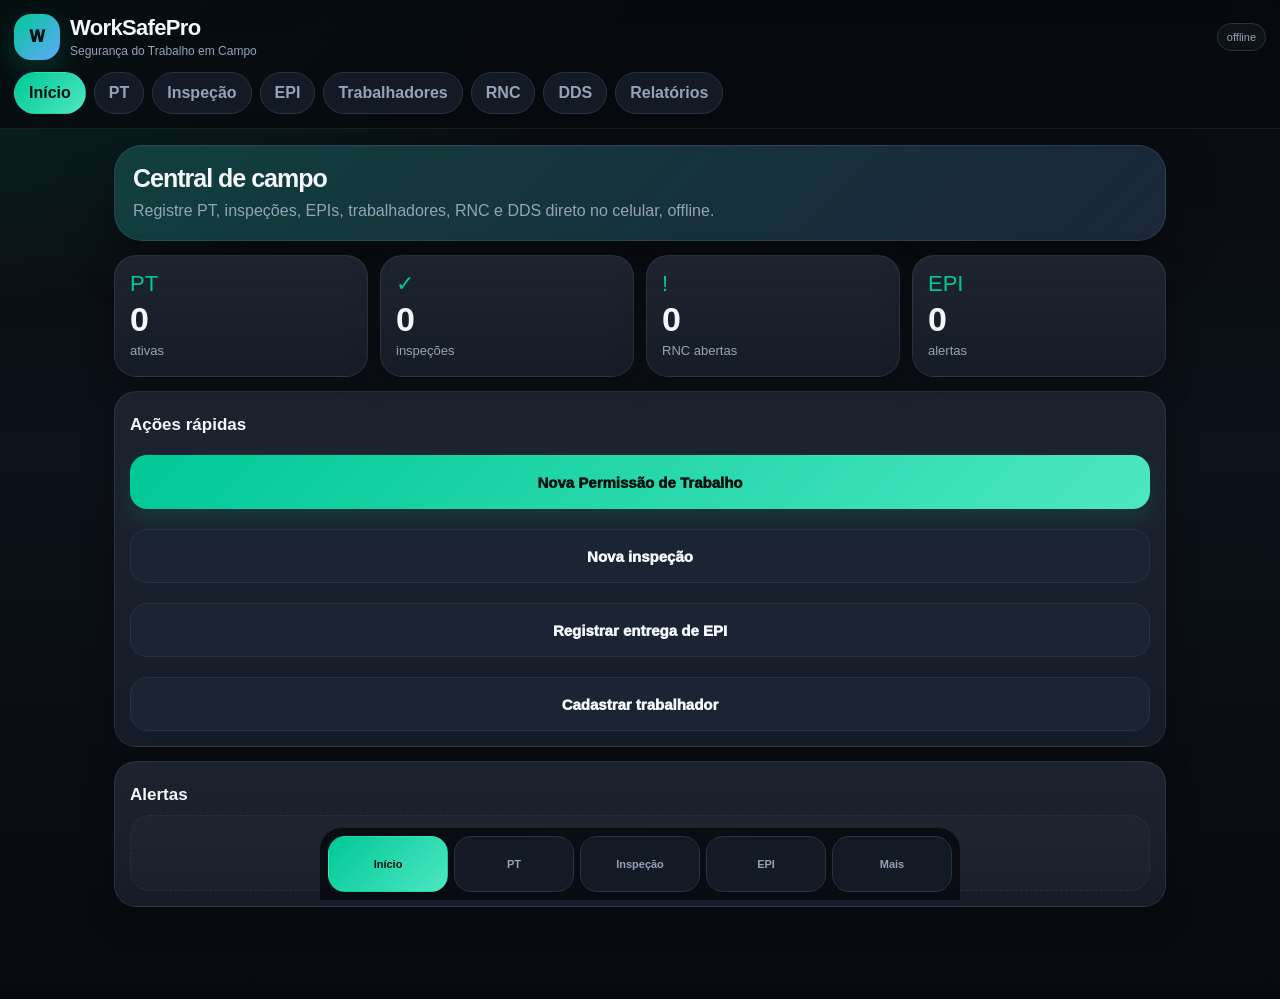
==== commit 900c908a: "Use redesigned app2 interface" ====
--- a/app/src/main/assets/index.html
+++ b/app/src/main/assets/index.html
@@ -1 +1 @@
-<!DOCTYPE html><html lang="pt-BR"><head><meta charset="UTF-8"><meta name="viewport" content="width=device-width,initial-scale=1,maximum-scale=1,user-scalable=no"><title>WorkSafePro</title><link rel="stylesheet" href="app.css"></head><body><header class="top"><div class="brand"><div style="display:flex;gap:10px;align-items:center"><div class="logo">W</div><div><h1>WorkSafePro</h1><small>Segurança do Trabalho em Campo</small></div></div><div class="save" id="saveStatus">offline</div></div><nav class="tabs" id="tabs"></nav></header><main><section id="dash" class="sec on"></section><section id="pt" class="sec"></section><section id="insp" class="sec"></section><section id="epi" class="sec"></section><section id="trab" class="sec"></section><section id="rnc" class="sec"></section><section id="dds" class="sec"></section><section id="rel" class="sec"></section></main><nav class="bottom"><button data-go="dash" onclick="go('dash')">Início</button><button data-go="pt" onclick="go('pt')">PT</button><button data-go="insp" onclick="go('insp')">Inspeção</button><button data-go="epi" onclick="go('epi')">EPI</button><button data-go="rel" onclick="go('rel')">Mais</button></nav><div id="modal" class="modal"><div class="sheet"><div class="head"><h2 id="mt">Registro</h2><button class="btn btn2" onclick="closeM()">Fechar</button></div><div id="mb"></div></div></div><script src="app.js"></script></body></html>+<!DOCTYPE html><html lang="pt-BR"><head><meta charset="UTF-8"><meta name="viewport" content="width=device-width,initial-scale=1,maximum-scale=1,user-scalable=no"><title>WorkSafePro</title><link rel="stylesheet" href="app.css"></head><body><header class="top"><div class="brand"><div style="display:flex;gap:10px;align-items:center"><div class="logo">W</div><div><h1>WorkSafePro</h1><small>Segurança do Trabalho em Campo</small></div></div><div class="save" id="saveStatus">offline</div></div><nav class="tabs" id="tabs"></nav></header><main><section id="dash" class="sec on"></section><section id="pt" class="sec"></section><section id="insp" class="sec"></section><section id="epi" class="sec"></section><section id="trab" class="sec"></section><section id="rnc" class="sec"></section><section id="dds" class="sec"></section><section id="rel" class="sec"></section></main><nav class="bottom"><button data-go="dash" onclick="go('dash')">Início</button><button data-go="pt" onclick="go('pt')">PT</button><button data-go="insp" onclick="go('insp')">Inspeção</button><button data-go="epi" onclick="go('epi')">EPI</button><button data-go="rel" onclick="go('rel')">Mais</button></nav><div id="modal" class="modal"><div class="sheet"><div class="head"><h2 id="mt">Registro</h2><button class="btn btn2" onclick="closeM()">Fechar</button></div><div id="mb"></div></div></div><script src="app2.js"></script></body></html>
--- a/app/src/main/assets/app.css
+++ b/app/src/main/assets/app.css
@@ -1 +1 @@
-*{box-sizing:border-box}body{margin:0;background:#0F1117;color:#E8EDF2;font-family:Arial,Helvetica,sans-serif}.top{position:sticky;top:0;z-index:10;background:#0f1117f2;border-bottom:1px solid #273044;padding:14px}.brand{display:flex;justify-content:space-between;gap:12px;align-items:center}.logo{width:42px;height:42px;border-radius:14px;background:linear-gradient(135deg,#00C896,#39A7FF);display:grid;place-items:center;color:#06110F;font-weight:900}.brand h1{font-size:22px;margin:0}.brand small{color:#9AA4B2}.save{font-size:12px;color:#9AA4B2}.tabs{display:flex;gap:8px;overflow:auto;padding-top:12px}.tabs button,.bottom button{border:1px solid #2B3345;background:#1A1D26;color:#E8EDF2;border-radius:999px;padding:11px 14px;font-weight:800;white-space:nowrap}.tabs button.on,.bottom button.on{background:#00C896;color:#06110F;border-color:#00C896}main{padding:14px 14px 86px;max-width:1050px;margin:auto}.sec{display:none}.sec.on{display:block}.grid{display:grid;gap:12px}.cards{grid-template-columns:repeat(2,1fr)}.card{background:#1A1D26;border:1px solid #2B3345;border-radius:20px;padding:15px;box-shadow:0 12px 30px #0007}.kpi strong{font-size:31px;color:#00C896;display:block}.kpi span,.muted{color:#9AA4B2;font-size:13px;line-height:1.45}h2{margin:8px 0 12px;font-size:22px}h3{margin:4px 0 10px;font-size:17px}.btn{width:100%;min-height:52px;border:0;border-radius:15px;padding:12px;font-size:15px;font-weight:900;margin-top:9px;background:#00C896;color:#06110F}.btn2{background:#242A39;color:#E8EDF2;border:1px solid #333C50}.btnR{background:#421B22;color:#FFC0C8;border:1px solid #813341}.btnY{background:#443012;color:#FFD79B;border:1px solid #805B22}.row{display:grid;grid-template-columns:1fr 1fr;gap:10px}label{display:block;margin-top:10px;font-size:13px;color:#AAB2C0;font-weight:800}input,select,textarea{width:100%;min-height:49px;margin-top:6px;border:1px solid #313A4F;background:#10131B;color:#E8EDF2;border-radius:14px;padding:12px;font-size:16px}textarea{min-height:90px;resize:vertical}.list{display:grid;gap:10px;margin-top:12px}.item{background:#10131B;border:1px solid #2B3345;border-radius:16px;padding:12px}.item b{color:white}.tag{display:inline-block;border-radius:999px;padding:5px 10px;font-size:11px;font-weight:900;text-transform:uppercase;margin-top:6px}.ok{background:#063A30;color:#00C896}.warn{background:#453113;color:#FFCB83}.bad{background:#481D25;color:#FF9AA6}.sig{background:#07090D;border:1px dashed #00C896;border-radius:15px;margin-top:8px;overflow:hidden}.sig canvas{width:100%;height:155px;display:block;touch-action:none}.sigbar{display:flex;justify-content:space-between;align-items:center;background:#10131B;border-top:1px solid #2B3345;padding:8px}.photo{max-width:100%;border-radius:14px;margin-top:8px;border:1px solid #2B3345;display:none}.bottom{position:fixed;left:0;right:0;bottom:0;background:#0f1117f2;border-top:1px solid #273044;display:grid;grid-template-columns:repeat(5,1fr);gap:6px;padding:8px}.bottom button{border-radius:14px;padding:8px 5px;min-height:52px;font-size:11px}.modal{position:fixed;inset:0;background:#000b;display:none;place-items:end;z-index:30}.modal.on{display:grid}.sheet{width:100%;max-height:93vh;overflow:auto;background:#1A1D26;border:1px solid #2B3345;border-radius:24px 24px 0 0;padding:15px}.head{display:flex;justify-content:space-between;gap:10px;align-items:center}.head .btn{width:auto;margin:0}.step{display:flex;gap:8px;align-items:center;margin:8px 0;padding:10px;border-radius:14px;background:#10131B;border:1px solid #2B3345}.num{min-width:28px;height:28px;border-radius:10px;background:#00C896;color:#06110F;display:grid;place-items:center;font-weight:900}.ptitem{padding:10px;border-radius:14px;background:#10131B;border:1px solid #2B3345;margin-top:8px}.ptitem .row{grid-template-columns:1fr 130px}.printDoc{background:white;color:#17202A;font-family:Arial;padding:22px}.printHeader{background:#0F1117;color:white;border-radius:14px;padding:18px;margin-bottom:14px}.printHeader h1{margin:0;color:#00C896}.printBox{border:1px solid #D7DEE8;border-radius:12px;padding:12px;margin:10px 0}.printTable{width:100%;border-collapse:collapse}.printTable td,.printTable th{border:1px solid #D7DEE8;padding:8px;text-align:left}.printSig{max-width:260px;border:1px solid #D7DEE8;border-radius:10px}@media(min-width:760px){.cards{grid-template-columns:repeat(4,1fr)}.sheet{max-width:820px;border-radius:24px}.bottom{left:50%;transform:translateX(-50%);max-width:1050px;border-radius:18px 18px 0 0}}@media print{body{background:white}.noPrint,.top,.bottom,.modal{display:none!important}.printOnly{display:block!important}}+:root{--bg:#070A0F;--panel:#111722;--card:#151C28;--card2:#1B2433;--line:#283246;--txt:#F4F7FB;--mut:#95A3B8;--pri:#00C896;--pri2:#4DE7C1;--red:#FF5A68;--yel:#FFC15A;--blue:#5BA7FF;--shadow:0 18px 50px rgba(0,0,0,.38);--r:22px}*{box-sizing:border-box;-webkit-tap-highlight-color:transparent}body{margin:0;background:radial-gradient(900px 420px at -15% -10%,rgba(0,200,150,.22),transparent),linear-gradient(180deg,#070A0F,#0D1119 45%,#070A0F);color:var(--txt);font-family:Inter,Arial,Helvetica,sans-serif;font-size:16px}button,input,select,textarea{font:inherit}button{touch-action:manipulation}.top{position:sticky;top:0;z-index:20;background:rgba(7,10,15,.84);backdrop-filter:blur(18px);border-bottom:1px solid rgba(255,255,255,.08);padding:14px 14px 12px}.brand{display:flex;justify-content:space-between;align-items:center;gap:12px}.brand h1{font-size:22px;margin:0;letter-spacing:-.03em}.brand small{color:var(--mut);font-size:12px}.logo{width:46px;height:46px;border-radius:17px;background:linear-gradient(135deg,var(--pri),#63A7FF);color:#03100D;display:grid;place-items:center;font-weight:1000;box-shadow:0 10px 30px rgba(0,200,150,.22)}.save{font-size:11px;color:var(--mut);padding:7px 9px;border:1px solid var(--line);border-radius:999px;background:rgba(255,255,255,.03)}.tabs{display:flex;gap:8px;overflow:auto;padding:12px 0 2px}.tabs::-webkit-scrollbar{display:none}.tabs button,.bottom button{border:1px solid var(--line);background:rgba(21,28,40,.92);color:var(--mut);border-radius:999px;padding:11px 14px;font-weight:900;white-space:nowrap}.tabs button.on,.bottom button.on{background:linear-gradient(135deg,var(--pri),var(--pri2));color:#03100D;border-color:transparent}main{padding:16px 14px 92px;max-width:1080px;margin:auto}.sec{display:none}.sec.on{display:block}.hero{background:linear-gradient(135deg,rgba(0,200,150,.20),rgba(91,167,255,.08)),var(--card);border:1px solid rgba(255,255,255,.09);border-radius:28px;padding:18px;box-shadow:var(--shadow);margin-bottom:14px}.hero h2{margin:0 0 6px;font-size:25px;letter-spacing:-.04em}.hero p{margin:0;color:var(--mut);line-height:1.45}.grid{display:grid;gap:12px}.cards{grid-template-columns:repeat(2,1fr)}.card{background:linear-gradient(180deg,rgba(255,255,255,.035),transparent),var(--card);border:1px solid rgba(255,255,255,.08);border-radius:var(--r);padding:15px;box-shadow:0 12px 32px rgba(0,0,0,.25)}.kpi{min-height:122px;display:flex;flex-direction:column;justify-content:space-between}.kpi i{font-style:normal;color:var(--pri);font-size:22px}.kpi strong{font-size:34px;display:block;letter-spacing:-.05em}.kpi span,.muted{color:var(--mut);font-size:13px;line-height:1.45}h2{margin:10px 0 12px;font-size:23px;letter-spacing:-.03em}h3{margin:8px 0 10px;font-size:17px}.btn{width:100%;min-height:54px;border:0;border-radius:17px;padding:13px 14px;font-size:15px;font-weight:1000;margin-top:10px;background:linear-gradient(135deg,var(--pri),var(--pri2));color:#03100D;box-shadow:0 12px 28px rgba(0,200,150,.14)}.btn2{background:var(--card2);color:var(--txt);border:1px solid var(--line);box-shadow:none}.btnR{background:#35141A;color:#FFC7CE;border:1px solid #71303C;box-shadow:none}.btnY{background:#382711;color:#FFE0A8;border:1px solid #7A571E;box-shadow:none}.row{display:grid;grid-template-columns:1fr 1fr;gap:10px}.stack{display:grid;gap:10px}.actions{display:grid;grid-template-columns:1fr 1fr;gap:8px}.actions .btn{margin-top:0}label{display:block;margin-top:12px;font-size:13px;color:#B7C2D4;font-weight:900}input,select,textarea{width:100%;min-height:52px;margin-top:7px;border:1px solid #334056;background:#0E131C;color:var(--txt);border-radius:16px;padding:13px;font-size:16px;outline:none}textarea{min-height:96px;resize:vertical}input:focus,select:focus,textarea:focus{border-color:rgba(0,200,150,.8);box-shadow:0 0 0 4px rgba(0,200,150,.10)}.list{display:grid;gap:11px;margin-top:12px}.item{position:relative;background:linear-gradient(180deg,rgba(255,255,255,.03),transparent),#0E131C;border:1px solid rgba(255,255,255,.08);border-radius:20px;padding:14px}.item b{color:white;font-size:16px}.itemTop{display:flex;justify-content:space-between;gap:10px;align-items:flex-start}.tag{display:inline-flex;align-items:center;gap:5px;border-radius:999px;padding:6px 10px;font-size:10px;font-weight:1000;text-transform:uppercase;letter-spacing:.04em}.ok{background:#073C32;color:var(--pri)}.warn{background:#3F2B0D;color:var(--yel)}.bad{background:#421820;color:#FF9AA6}.empty{text-align:center;padding:28px 16px;border:1px dashed var(--line);border-radius:20px;color:var(--mut);background:rgba(255,255,255,.02)}.step{display:flex;gap:10px;align-items:center;margin:13px 0 8px;padding:12px;border-radius:18px;background:#0E131C;border:1px solid var(--line)}.num{min-width:32px;height:32px;border-radius:12px;background:linear-gradient(135deg,var(--pri),var(--pri2));color:#03100D;display:grid;place-items:center;font-weight:1000}.ptitem{padding:12px;border-radius:18px;background:#0E131C;border:1px solid var(--line);margin-top:9px}.sig{background:#05070B;border:1px solid rgba(0,200,150,.6);border-radius:18px;margin-top:8px;overflow:hidden;box-shadow:inset 0 0 0 1px rgba(255,255,255,.02)}.sig canvas{width:100%;height:190px;display:block;touch-action:none;background:linear-gradient(180deg,#080B10,#05070B)}.sigbar{display:flex;justify-content:space-between;align-items:center;background:#0E131C;border-top:1px solid var(--line);padding:8px}.sigbar .btn{width:auto;min-height:40px;margin:0;padding:8px 12px}.photo{max-width:100%;border-radius:16px;margin-top:8px;border:1px solid var(--line);display:none}.bottom{position:fixed;left:0;right:0;bottom:0;background:rgba(7,10,15,.88);backdrop-filter:blur(18px);border-top:1px solid rgba(255,255,255,.08);display:grid;grid-template-columns:repeat(5,1fr);gap:6px;padding:8px;z-index:25}.bottom button{border-radius:17px;padding:8px 4px;min-height:56px;font-size:11px}.modal{position:fixed;inset:0;background:rgba(0,0,0,.72);display:none;place-items:end;z-index:40}.modal.on{display:grid}.sheet{width:100%;max-height:93vh;overflow:auto;background:linear-gradient(180deg,#172030,#101722);border:1px solid rgba(255,255,255,.10);border-radius:28px 28px 0 0;padding:16px;box-shadow:0 -18px 60px rgba(0,0,0,.45)}.head{display:flex;justify-content:space-between;gap:10px;align-items:center;position:sticky;top:-16px;background:linear-gradient(180deg,#172030,#172030dd);padding:8px 0 12px;z-index:2}.head .btn{width:auto;min-height:42px;margin:0}.printDoc{background:white;color:#17202A;font-family:Arial;padding:24px}.printHeader{background:#0F1117;color:white;border-radius:18px;padding:20px;margin-bottom:14px}.printHeader h1{margin:0;color:#00C896}.printBox{border:1px solid #D7DEE8;border-radius:14px;padding:13px;margin:10px 0}.printTable{width:100%;border-collapse:collapse}.printTable td,.printTable th{border:1px solid #D7DEE8;padding:8px;text-align:left}.printSig{max-width:280px;border:1px solid #D7DEE8;border-radius:10px}.fab{position:fixed;right:18px;bottom:86px;width:58px;height:58px;border-radius:20px;border:0;background:linear-gradient(135deg,var(--pri),var(--pri2));color:#03100D;font-size:28px;font-weight:1000;box-shadow:0 18px 40px rgba(0,200,150,.26);z-index:24}@media(min-width:760px){.cards{grid-template-columns:repeat(4,1fr)}.row3{grid-template-columns:repeat(3,1fr)}.sheet{max-width:850px;border-radius:28px}.bottom{left:50%;transform:translateX(-50%);max-width:1080px;border-radius:22px 22px 0 0}.fab{right:calc(50% - 520px)}}@media print{body{background:white}.noPrint,.top,.bottom,.modal,.fab{display:none!important}}
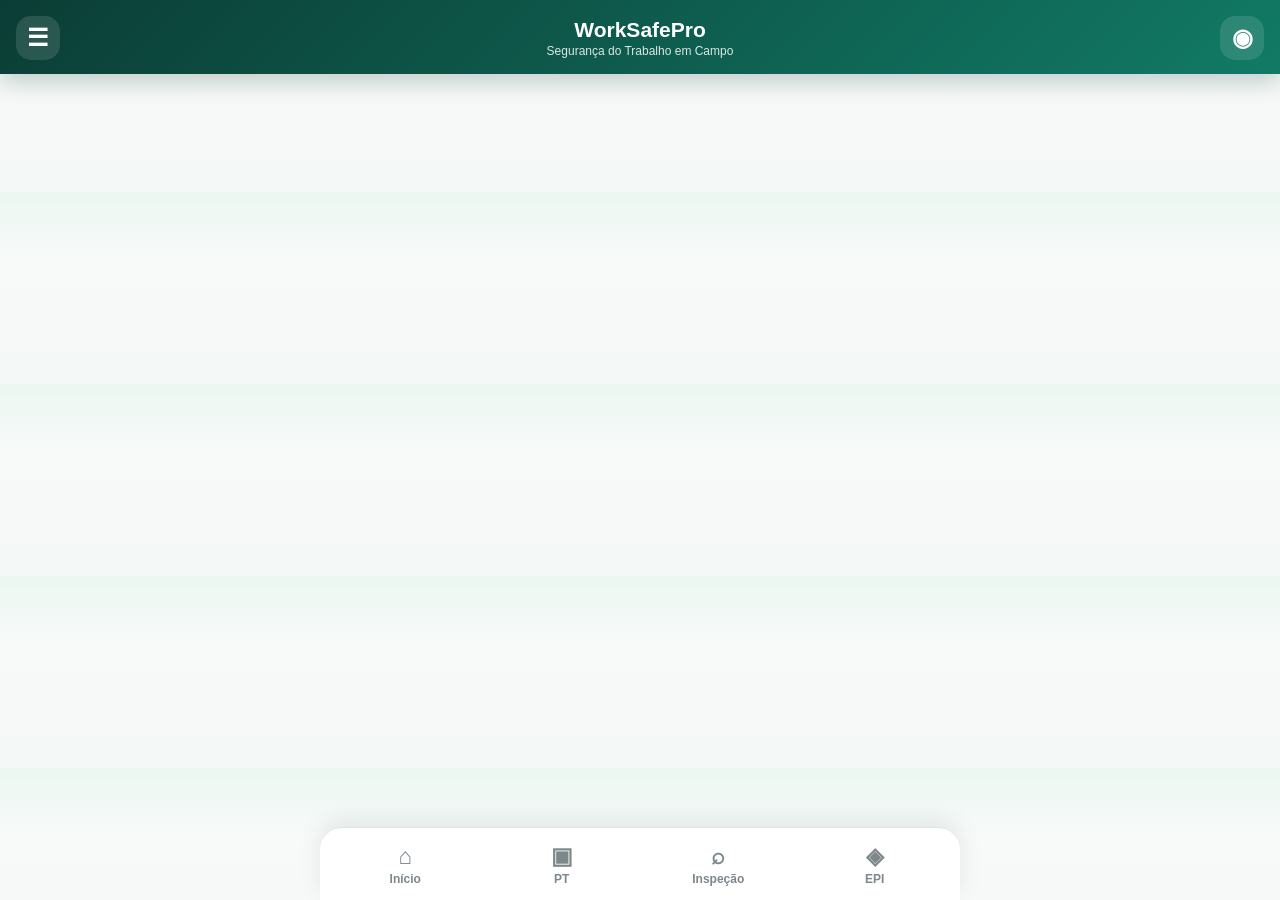
==== commit c8442037: "Apply market-style UI polish and navigation fix" ====
--- a/app/src/main/assets/index.html
+++ b/app/src/main/assets/index.html
@@ -1 +1 @@
-<!DOCTYPE html><html lang="pt-BR"><head><meta charset="UTF-8"><meta name="viewport" content="width=device-width,initial-scale=1,maximum-scale=1,user-scalable=no"><title>WorkSafePro</title><link rel="stylesheet" href="app.css"></head><body><header class="top"><div class="brand"><div style="display:flex;gap:10px;align-items:center"><div class="logo">W</div><div><h1>WorkSafePro</h1><small>Segurança do Trabalho em Campo</small></div></div><div class="save" id="saveStatus">offline</div></div><nav class="tabs" id="tabs"></nav></header><main><section id="dash" class="sec on"></section><section id="pt" class="sec"></section><section id="insp" class="sec"></section><section id="epi" class="sec"></section><section id="trab" class="sec"></section><section id="rnc" class="sec"></section><section id="dds" class="sec"></section><section id="rel" class="sec"></section></main><nav class="bottom"><button data-go="dash" onclick="go('dash')">Início</button><button data-go="pt" onclick="go('pt')">PT</button><button data-go="insp" onclick="go('insp')">Inspeção</button><button data-go="epi" onclick="go('epi')">EPI</button><button data-go="rel" onclick="go('rel')">Mais</button></nav><div id="modal" class="modal"><div class="sheet"><div class="head"><h2 id="mt">Registro</h2><button class="btn btn2" onclick="closeM()">Fechar</button></div><div id="mb"></div></div></div><script src="app2.js"></script></body></html>+<!DOCTYPE html><html lang="pt-BR"><head><meta charset="UTF-8"><meta name="viewport" content="width=device-width,initial-scale=1,maximum-scale=1,user-scalable=no"><title>WorkSafePro</title><link rel="stylesheet" href="app3.css"></head><body><header class="top"><div class="bar"><button class="iconBtn" onclick="go('dash')">☰</button><div><div class="title">WorkSafePro</div><div class="sub">Segurança do Trabalho em Campo</div></div><button class="iconBtn" onclick="go('rel')">◉</button></div></header><main class="content"><section id="dash" class="sec on"></section><section id="pt" class="sec"></section><section id="insp" class="sec"></section><section id="epi" class="sec"></section><section id="trab" class="sec"></section><section id="rnc" class="sec"></section><section id="dds" class="sec"></section><section id="rel" class="sec"></section></main><nav class="bottom"><button data-go="dash" onclick="go('dash')"><span class="bIcon">⌂</span>Início</button><button data-go="pt" onclick="go('pt')"><span class="bIcon">▣</span>PT</button><button data-go="insp" onclick="go('insp')"><span class="bIcon">⌕</span>Inspeção</button><button data-go="epi" onclick="go('epi')"><span class="bIcon">◈</span>EPI</button></nav><div id="modal" class="modal"><div class="sheet"><div class="sheetHead"><button class="iconBtn" onclick="closeM()">‹</button><h2 id="mt">Registro</h2><span></span></div><div id="mb"></div></div></div><script src="app2.js"></script><script src="market-polish.js"></script><script src="navigation-fix.js"></script></body></html>
--- a/app/src/main/assets/app3.css
+++ b/app/src/main/assets/app3.css
@@ -0,0 +1 @@
+:root{--bg:#F4F8F6;--surface:#FFFFFF;--surface2:#EEF7F3;--ink:#1C2529;--muted:#6E7B82;--line:#DDE7E2;--primary:#0E7C66;--primary2:#12A383;--nav:#0B3D35;--blue:#148EC9;--danger:#D9485F;--warn:#D88A17;--radius:22px;--shadow:0 10px 28px rgba(22,48,58,.14)}*{box-sizing:border-box;-webkit-tap-highlight-color:transparent}body{margin:0;background:linear-gradient(180deg,#ECF7F1,#F8FAF9 35%,#F4F8F6);color:var(--ink);font-family:Arial,Helvetica,sans-serif;font-size:16px}button,input,select,textarea{font:inherit}button{touch-action:manipulation}.top{position:sticky;top:0;z-index:30;background:linear-gradient(135deg,#0B3D35,#117A65);color:white;padding:16px 16px 14px;box-shadow:0 8px 24px rgba(11,61,53,.24)}.bar{display:grid;grid-template-columns:44px 1fr 44px;align-items:center;gap:10px}.iconBtn{width:44px;height:44px;border:0;background:rgba(255,255,255,.12);color:white;border-radius:15px;font-size:24px;font-weight:900}.title{text-align:center;font-weight:900;font-size:21px}.sub{font-size:12px;text-align:center;opacity:.85;margin-top:2px}.content{padding:18px 16px 92px;max-width:980px;margin:auto}.hero{background:linear-gradient(135deg,#07352E,#0E7C66);color:white;border-radius:26px;padding:24px;min-height:150px;box-shadow:var(--shadow);overflow:hidden;position:relative}.hero:after{content:'✓';position:absolute;right:20px;bottom:-25px;font-size:125px;font-weight:900;opacity:.11}.hero h1{margin:0 0 8px;font-size:31px;line-height:1.05}.hero p{margin:0;color:#DDF6EE;font-size:16px;line-height:1.4}.quick{display:grid;grid-template-columns:repeat(5,1fr);gap:10px;background:white;margin:14px -2px 18px;padding:10px 0}.quick button{border:0;background:white;color:var(--ink);font-size:12px;font-weight:800;min-height:74px;display:grid;place-items:center;gap:4px}.quick .qicon{width:44px;height:44px;border-radius:15px;background:#EAF6F1;display:grid;place-items:center;font-size:24px}.moduleList{display:grid;gap:14px}.moduleCard{background:var(--surface);border:1px solid var(--line);border-radius:20px;padding:16px;display:grid;grid-template-columns:62px 1fr 26px;gap:14px;align-items:center;box-shadow:var(--shadow)}.mIcon{width:62px;height:62px;border-radius:18px;background:linear-gradient(135deg,#E8F7F2,#F9FFFC);display:grid;place-items:center;font-size:32px;border:1px solid #D6E9E2}.moduleCard b{font-size:18px}.moduleCard span{display:block;color:var(--muted);font-size:13px;margin-top:4px}.chev{color:#74817F;font-size:32px}.pageHero{background:linear-gradient(135deg,#0E7C66,#21A878);color:white;border-radius:22px;padding:20px;margin-bottom:14px;box-shadow:var(--shadow)}.pageHero h2{margin:0 0 8px;font-size:26px}.pageHero p{margin:0;line-height:1.4;color:#E6FFF7}.empty{min-height:240px;display:grid;place-items:center;text-align:center;color:#87938F}.empty .big{font-size:66px;opacity:.28}.btn{width:100%;min-height:56px;border:0;border-radius:15px;padding:14px 16px;font-size:17px;font-weight:900;background:linear-gradient(135deg,var(--primary),var(--primary2));color:white;box-shadow:0 12px 24px rgba(14,124,102,.18);margin-top:12px}.btn2{background:var(--surface);color:var(--primary);border:1px solid var(--line);box-shadow:var(--shadow)}.btnDanger{background:#FFF0F2;color:var(--danger);border:1px solid #F4C9D0;box-shadow:none}.btnWarn{background:#FFF6E8;color:#A76000;border:1px solid #F0D6A7;box-shadow:none}.list{display:grid;gap:12px;margin-top:14px}.record{background:white;border:1px solid var(--line);border-radius:18px;padding:14px;box-shadow:var(--shadow)}.recordTop{display:flex;justify-content:space-between;gap:8px;align-items:flex-start}.record b{font-size:17px}.meta{color:var(--muted);font-size:14px;line-height:1.45;margin-top:5px}.tag{display:inline-flex;border-radius:999px;padding:6px 10px;font-size:11px;font-weight:900;text-transform:uppercase}.ok{background:#E4F7EF;color:#0C7D60}.warn{background:#FFF1D5;color:#A56000}.bad{background:#FFE5EA;color:#B3283B}.actions{display:grid;grid-template-columns:1fr 1fr;gap:8px}.formPage{background:white;border-radius:22px;padding:16px;border:1px solid var(--line);box-shadow:var(--shadow)}.sectionTitle{display:flex;gap:10px;align-items:center;margin:14px 0 10px;font-size:20px;font-weight:900}.sectionTitle:before{content:'';display:block;width:5px;height:34px;border-radius:10px;background:var(--primary)}label{display:block;color:#4D5A60;font-weight:800;font-size:14px;margin-top:12px}.field{position:relative}input,select,textarea{width:100%;min-height:58px;margin-top:7px;border:1.5px solid #BFCBC6;background:white;color:var(--ink);border-radius:12px;padding:14px;font-size:17px;outline:none}textarea{min-height:102px;resize:vertical}input:focus,select:focus,textarea:focus{border-color:var(--primary);box-shadow:0 0 0 4px rgba(14,124,102,.10)}.hint{font-size:12px;color:var(--muted);margin:6px 0 0}.row{display:grid;grid-template-columns:1fr 1fr;gap:10px}.itemBox{background:#F9FBFA;border:1px solid var(--line);border-radius:16px;padding:12px;margin-top:10px}.photoBox{height:135px;border:1.5px dashed #BFCBC6;border-radius:16px;background:#FAFCFB;display:grid;place-items:center;color:#A3ADA9;text-align:center;margin-top:8px}.sig{border:1.5px solid var(--primary);border-radius:16px;overflow:hidden;background:white;margin-top:8px}.sig canvas{display:block;width:100%;height:210px;background:#FFF;touch-action:none}.sigBar{display:flex;justify-content:space-between;align-items:center;padding:9px;background:#F4F8F6;border-top:1px solid var(--line)}.sigBar button{width:auto;min-height:40px;margin:0;padding:8px 12px;font-size:14px}.bottom{position:fixed;bottom:0;left:0;right:0;background:white;border-top:1px solid var(--line);display:grid;grid-template-columns:repeat(4,1fr);gap:2px;padding:7px 8px;z-index:31;box-shadow:0 -8px 24px rgba(0,0,0,.08)}.bottom button{border:0;background:white;color:#7C888C;min-height:58px;font-size:12px;font-weight:800;border-radius:16px}.bottom button.on{color:var(--primary);background:#E9F7F2}.bottom .bIcon{display:block;font-size:23px;margin-bottom:2px}.modal{position:fixed;inset:0;background:rgba(0,0,0,.45);display:none;place-items:end;z-index:50}.modal.on{display:grid}.sheet{width:100%;max-height:94vh;overflow:auto;background:var(--bg);border-radius:26px 26px 0 0;padding:16px;box-shadow:0 -16px 45px rgba(0,0,0,.28)}.sheetHead{display:grid;grid-template-columns:44px 1fr 44px;align-items:center;position:sticky;top:-16px;background:var(--bg);padding:8px 0 12px;z-index:2}.sheetHead h2{text-align:center;margin:0;font-size:21px}.printDoc{background:white;color:#1C2529;font-family:Arial;padding:24px}.printHeader{background:#0B3D35;color:white;border-radius:18px;padding:18px;margin-bottom:14px}.printHeader h1{margin:0}.printBox{border:1px solid #D7DEE8;border-radius:14px;padding:13px;margin:10px 0}.printTable{width:100%;border-collapse:collapse}.printTable td,.printTable th{border:1px solid #D7DEE8;padding:8px;text-align:left}.printSig{max-width:280px;border:1px solid #D7DEE8;border-radius:10px}@media(min-width:760px){.moduleList{grid-template-columns:repeat(2,1fr)}.sheet{max-width:760px;border-radius:26px}.bottom{left:50%;transform:translateX(-50%);max-width:980px;border-radius:22px 22px 0 0}.content{padding-bottom:100px}}@media print{.top,.bottom,.modal{display:none!important}body{background:white}.printDoc{padding:0}}
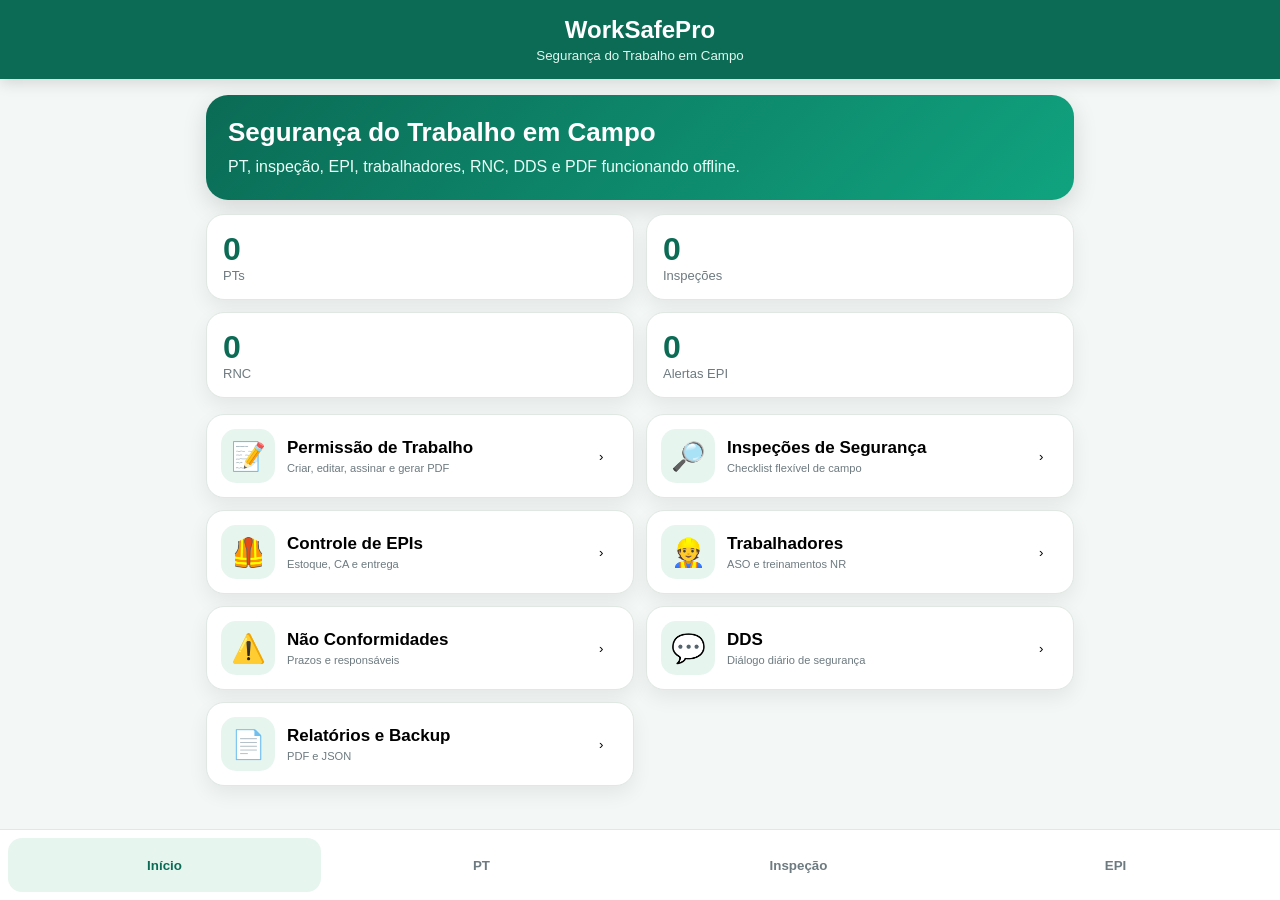
==== commit a2d1419b: "Restore stable functional WorkSafePro app" ====
--- a/app/src/main/assets/index.html
+++ b/app/src/main/assets/index.html
@@ -1 +1,78 @@
-<!DOCTYPE html><html lang="pt-BR"><head><meta charset="UTF-8"><meta name="viewport" content="width=device-width,initial-scale=1,maximum-scale=1,user-scalable=no"><title>WorkSafePro</title><link rel="stylesheet" href="app3.css"></head><body><header class="top"><div class="bar"><button class="iconBtn" onclick="go('dash')">☰</button><div><div class="title">WorkSafePro</div><div class="sub">Segurança do Trabalho em Campo</div></div><button class="iconBtn" onclick="go('rel')">◉</button></div></header><main class="content"><section id="dash" class="sec on"></section><section id="pt" class="sec"></section><section id="insp" class="sec"></section><section id="epi" class="sec"></section><section id="trab" class="sec"></section><section id="rnc" class="sec"></section><section id="dds" class="sec"></section><section id="rel" class="sec"></section></main><nav class="bottom"><button data-go="dash" onclick="go('dash')"><span class="bIcon">⌂</span>Início</button><button data-go="pt" onclick="go('pt')"><span class="bIcon">▣</span>PT</button><button data-go="insp" onclick="go('insp')"><span class="bIcon">⌕</span>Inspeção</button><button data-go="epi" onclick="go('epi')"><span class="bIcon">◈</span>EPI</button></nav><div id="modal" class="modal"><div class="sheet"><div class="sheetHead"><button class="iconBtn" onclick="closeM()">‹</button><h2 id="mt">Registro</h2><span></span></div><div id="mb"></div></div></div><script src="app2.js"></script><script src="market-polish.js"></script><script src="navigation-fix.js"></script></body></html>+<!DOCTYPE html>
+<html lang="pt-BR">
+<head>
+<meta charset="UTF-8">
+<meta name="viewport" content="width=device-width,initial-scale=1,maximum-scale=1,user-scalable=no">
+<title>WorkSafePro</title>
+<style>
+*{box-sizing:border-box}body{margin:0;background:#f3f7f5;color:#1e2a2f;font-family:Arial,sans-serif}.top{background:#0b6b55;color:white;padding:16px;position:sticky;top:0;z-index:5;box-shadow:0 4px 14px #0002}.top h1{margin:0;text-align:center;font-size:24px}.top small{display:block;text-align:center;color:#dff7ef;margin-top:4px}.main{padding:16px 16px 90px}.hero{background:linear-gradient(135deg,#0b6b55,#10a37f);color:white;border-radius:22px;padding:22px;margin-bottom:14px;box-shadow:0 8px 24px #0002}.hero h2{margin:0 0 8px;font-size:26px}.hero p{margin:0;line-height:1.4;color:#eafff8}.grid{display:grid;grid-template-columns:1fr 1fr;gap:12px}.card,.item{background:white;border:1px solid #dfe8e3;border-radius:18px;padding:16px;box-shadow:0 8px 20px #0001}.card strong{font-size:32px;color:#0b6b55}.card span{display:block;color:#6d7a80;font-size:13px}.module{display:grid;grid-template-columns:54px 1fr 20px;gap:12px;align-items:center;width:100%;background:white;border:1px solid #dfe8e3;border-radius:18px;padding:14px;margin-top:12px;text-align:left;box-shadow:0 8px 20px #0001}.ico{width:54px;height:54px;border-radius:15px;background:#e7f5ef;display:grid;place-items:center;font-size:28px}.module b{font-size:17px}.module small{display:block;color:#6d7a80;margin-top:4px}.btn{width:100%;min-height:52px;border:0;border-radius:14px;background:#0b6b55;color:white;font-weight:bold;font-size:16px;margin-top:10px;padding:12px}.btn2{background:white;color:#0b6b55;border:1px solid #c8d8d1}.btnR{background:#fff0f2;color:#c73345;border:1px solid #f1c1c8}.bottom{position:fixed;bottom:0;left:0;right:0;background:white;border-top:1px solid #dfe8e3;display:grid;grid-template-columns:repeat(4,1fr);gap:4px;padding:8px;z-index:6}.bottom button{border:0;background:white;border-radius:14px;min-height:54px;color:#6d7a80;font-weight:bold}.bottom button.on{background:#e7f5ef;color:#0b6b55}.list{display:grid;gap:12px;margin-top:12px}.meta{color:#6d7a80;font-size:14px;line-height:1.45;margin-top:5px}.tag{display:inline-block;border-radius:999px;padding:5px 9px;font-size:11px;font-weight:bold;margin-top:6px}.ok{background:#e7f5ef;color:#0b6b55}.warn{background:#fff4dc;color:#a06000}.bad{background:#ffe6eb;color:#b92c3d}.empty{text-align:center;color:#87938f;padding:36px 10px;background:white;border:1px dashed #cfdcd6;border-radius:18px;margin-top:12px}.modal{position:fixed;inset:0;background:#0007;display:none;place-items:end;z-index:10}.modal.on{display:grid}.sheet{background:#f3f7f5;width:100%;max-height:92vh;overflow:auto;border-radius:24px 24px 0 0;padding:16px}.sheetHead{display:flex;justify-content:space-between;align-items:center;position:sticky;top:-16px;background:#f3f7f5;padding:6px 0 12px}.sheetHead h2{margin:0;font-size:21px}label{display:block;font-weight:bold;color:#4f5c61;font-size:14px;margin-top:12px}input,select,textarea{width:100%;min-height:52px;border:1px solid #bdcbc5;border-radius:12px;background:white;color:#1e2a2f;padding:12px;font-size:16px;margin-top:6px}textarea{min-height:90px;resize:vertical}.row{display:grid;grid-template-columns:1fr 1fr;gap:10px}.box{background:white;border:1px solid #dfe8e3;border-radius:14px;padding:12px;margin-top:10px}.sig{border:1px solid #0b6b55;border-radius:14px;overflow:hidden;margin-top:8px;background:white}.sig canvas{display:block;width:100%;height:190px;background:white;touch-action:none}.sigbar{display:flex;justify-content:space-between;align-items:center;padding:8px;background:#eef7f3;border-top:1px solid #dfe8e3}.printDoc{background:white;color:#111;padding:20px;font-family:Arial}.printHead{background:#0b6b55;color:white;border-radius:16px;padding:16px;margin-bottom:12px}.printBox{border:1px solid #ddd;border-radius:12px;padding:12px;margin:10px 0}table{width:100%;border-collapse:collapse}td,th{border:1px solid #ddd;padding:8px;text-align:left}@media(min-width:760px){.main{max-width:900px;margin:auto}.modules{display:grid;grid-template-columns:1fr 1fr;gap:12px}.module{margin-top:0}.sheet{max-width:720px;border-radius:24px}}
+</style>
+</head>
+<body>
+<header class="top"><h1>WorkSafePro</h1><small>Segurança do Trabalho em Campo</small></header>
+<main id="app" class="main"></main>
+<nav class="bottom"><button id="b-home" onclick="go('home')">Início</button><button id="b-pt" onclick="go('pt')">PT</button><button id="b-insp" onclick="go('insp')">Inspeção</button><button id="b-epi" onclick="go('epi')">EPI</button></nav>
+<div id="modal" class="modal"><div class="sheet"><div class="sheetHead"><h2 id="mt">Registro</h2><button class="btn btn2" style="width:auto;margin:0" onclick="closeM()">Fechar</button></div><div id="mb"></div></div></div>
+<script>
+var K='wsp-fixed-1';
+var db=JSON.parse(localStorage.getItem(K)||'null')||{workers:[],epis:[],pts:[],insps:[],rncs:[],dds:[]};
+var cur='home';
+function el(id){return document.getElementById(id)}
+function uid(){return Math.random().toString(36).slice(2,8)+Date.now().toString(36).slice(-4)}
+function today(){return new Date().toISOString().slice(0,10)}
+function br(d){return d?new Date(d+'T12:00:00').toLocaleDateString('pt-BR'):'-'}
+function days(d){return d?Math.ceil((new Date(d+'T12:00:00')-new Date())/864e5):9999}
+function esc(s){return String(s||'').replaceAll('&','&amp;').replaceAll('<','&lt;').replaceAll('"','&quot;')}
+function save(){localStorage.setItem(K,JSON.stringify(db));render()}
+function tag(s){var c=/venc|inap|não|nao|alto|crít/i.test(s)?'bad':/pend|abert|emit|trat/i.test(s)?'warn':'ok';return '<span class="tag '+c+'">'+esc(s)+'</span>'}
+function apto(w){if(!w)return'inapto';if(days(w.aso)<0)return'inapto';if(days(w.aso)<=30)return'pendente';for(var i=0;i<(w.nrs||[]).length;i++){if(days(w.nrs[i].v)<0)return'inapto';if(days(w.nrs[i].v)<=30)return'pendente'}return'apto'}
+function workerOptions(sel){sel=sel||[];return db.workers.map(function(w){return '<option value="'+w.id+'" '+(sel.includes(w.id)?'selected':'')+'>'+esc(w.nome)+' - '+esc(w.funcao)+' ('+apto(w)+')</option>'}).join('')}
+function selected(id){return Array.from(el(id).selectedOptions).map(function(o){return o.value})}
+function wname(id){var w=db.workers.find(function(x){return x.id==id});return w?w.nome:id}
+function go(s,push){cur=s;if(push!==false)history.pushState({s:s},'', '#'+s);render();window.scrollTo(0,0)}
+window.onpopstate=function(e){if(el('modal').classList.contains('on')){closeM();return}cur=(e.state&&e.state.s)||'home';render()}
+function page(title,sub,body){return '<div class="hero"><h2>'+title+'</h2><p>'+sub+'</p></div>'+body}
+function empty(t){return '<div class="empty">'+t+'</div>'}
+function list(a,fn,t){return '<div class="list">'+(a.length?a.map(fn).join(''):empty(t))+'</div>'}
+function render(){['home','pt','insp','epi'].forEach(function(x){var b=el('b-'+x);if(b)b.classList.toggle('on',cur==x)});if(cur=='home')return home();if(cur=='pt')return pts();if(cur=='insp')return insps();if(cur=='epi')return epis();if(cur=='trab')return trabs();if(cur=='rnc')return rncs();if(cur=='dds')return dds();if(cur=='rel')return rel();home()}
+function home(){var epi=db.epis.filter(function(e){return days(e.v)<=30||Number(e.est)<=Number(e.min)}).length;el('app').innerHTML='<div class="hero"><h2>Segurança do Trabalho em Campo</h2><p>PT, inspeção, EPI, trabalhadores, RNC, DDS e PDF funcionando offline.</p></div><div class="grid"><div class="card"><strong>'+db.pts.length+'</strong><span>PTs</span></div><div class="card"><strong>'+db.insps.length+'</strong><span>Inspeções</span></div><div class="card"><strong>'+db.rncs.length+'</strong><span>RNC</span></div><div class="card"><strong>'+epi+'</strong><span>Alertas EPI</span></div></div><div class="modules" style="margin-top:16px">'+mod('📝','Permissão de Trabalho','Criar, editar, assinar e gerar PDF','pt')+mod('🔎','Inspeções de Segurança','Checklist flexível de campo','insp')+mod('🦺','Controle de EPIs','Estoque, CA e entrega','epi')+mod('👷','Trabalhadores','ASO e treinamentos NR','trab')+mod('⚠️','Não Conformidades','Prazos e responsáveis','rnc')+mod('💬','DDS','Diálogo diário de segurança','dds')+mod('📄','Relatórios e Backup','PDF e JSON','rel')+'</div>'}
+function mod(i,t,s,g){return '<button class="module" onclick="go(\''+g+'\')"><div class="ico">'+i+'</div><div><b>'+t+'</b><small>'+s+'</small></div><div>›</div></button>'}
+function pts(){el('app').innerHTML=page('Permissão de Trabalho','PT manual, editável, com assinatura e PDF.','<button class="btn" onclick="openPT()">Nova PT</button>'+list(db.pts,function(p){return '<div class="item"><b>'+esc(p.tipo)+' - '+esc(p.local)+'</b><div class="meta">'+br(p.data)+' até '+br(p.validade)+'<br>Executantes: '+esc((p.execs||[]).map(wname).join(', '))+'</div>'+tag(p.status)+'<button class="btn btn2" onclick="openPT(\''+p.id+'\')">Editar</button><button class="btn" onclick="printDoc(\'Permissão de Trabalho\',db.pts.find(x=>x.id==\''+p.id+'\'))">PDF</button><button class="btn btnR" onclick="del(\'pts\',\''+p.id+'\')">Apagar</button></div>'},'Nenhuma PT cadastrada.'))}
+function openPT(id){var p=db.pts.find(function(x){return x.id==id})||{tipo:'Manual geral',data:today(),validade:today(),local:'',atividade:'',execs:[],riscos:[],controles:[],check:[],status:'emitida',sig:{nome:'',img:''}};modal(id?'Editar PT':'Nova PT','<label>Tipo<select id="pTipo"><option>Manual geral</option><option>Altura</option><option>Espaço confinado</option><option>Trabalho a quente</option><option>Escavação</option><option>Elétrica/LOTO</option></select></label><div class="row"><label>Data<input id="pData" type="date" value="'+p.data+'"></label><label>Validade<input id="pVal" type="date" value="'+p.validade+'"></label></div><label>Local<input id="pLocal" value="'+esc(p.local)+'"></label><label>Atividade<textarea id="pAtiv">'+esc(p.atividade)+'</textarea></label><label>Executantes<select id="pExec" multiple size="5">'+workerOptions(p.execs)+'</select></label><h3>Riscos</h3><div id="risk">'+p.riscos.map(function(x){return row('riskI',x)}).join('')+'</div><button class="btn btn2" onclick="addRow(\'risk\',\'riskI\')">+ Risco</button><h3>Controles</h3><div id="ctrl">'+p.controles.map(function(x){return row('ctrlI',x)}).join('')+'</div><button class="btn btn2" onclick="addRow(\'ctrl\',\'ctrlI\')">+ Controle</button><h3>Checklist</h3><div id="chk">'+p.check.map(function(x){return chkrow(x.item,x.status,x.obs)}).join('')+'</div><button class="btn btn2" onclick="addChk()">+ Item</button><label>Nome do assinante<input id="pAss" value="'+esc(p.sig.nome)+'"></label>'+sig('pSig')+'<button class="btn" onclick="savePT(\''+(id||'')+'\')">Salvar</button>');el('pTipo').value=p.tipo}
+function row(cls,v){return '<div class="box"><div class="row"><input class="'+cls+'" value="'+esc(v)+'"><button class="btn btnR" onclick="this.closest(\'.box\').remove()">Apagar</button></div></div>'}
+function addRow(box,cls){el(box).insertAdjacentHTML('beforeend',row(cls,''))}
+function chkrow(i,s,o){return '<div class="box"><label>Item<input class="chkI" value="'+esc(i||'')+'"></label><label>Status<select class="chkS"><option '+(s=='conforme'?'selected':'')+'>conforme</option><option '+(s=='não aplicável'?'selected':'')+'>não aplicável</option><option '+(s=='não conforme'?'selected':'')+'>não conforme</option></select></label><label>Obs<input class="chkO" value="'+esc(o||'')+'"></label><button class="btn btnR" onclick="this.closest(\'.box\').remove()">Apagar</button></div>'}
+function addChk(){el('chk').insertAdjacentHTML('beforeend',chkrow('','conforme',''))}
+function savePT(id){var old=db.pts.find(function(x){return x.id==id});var p={id:id||uid(),tipo:el('pTipo').value,data:el('pData').value,validade:el('pVal').value,local:el('pLocal').value,atividade:el('pAtiv').value,execs:selected('pExec'),riscos:Array.from(document.querySelectorAll('.riskI')).map(function(x){return x.value}).filter(Boolean),controles:Array.from(document.querySelectorAll('.ctrlI')).map(function(x){return x.value}).filter(Boolean),check:Array.from(document.querySelectorAll('.chkI')).map(function(x,i){return{item:x.value,status:document.querySelectorAll('.chkS')[i].value,obs:document.querySelectorAll('.chkO')[i].value}}).filter(function(x){return x.item}),status:old?old.status:'emitida',sig:{nome:el('pAss').value,img:getSig('pSig')||(old&&old.sig?old.sig.img:'')}};if(!p.local||!p.atividade)return alert('Preencha local e atividade.');if(id)db.pts=db.pts.map(function(x){return x.id==id?p:x});else db.pts.unshift(p);closeM();save();cur='pt';render()}
+function insps(){el('app').innerHTML=page('Inspeções de Segurança','Checklist personalizado com PDF.','<button class="btn" onclick="openInsp()">Nova Inspeção</button>'+list(db.insps,function(x){return '<div class="item"><b>'+esc(x.tipo)+' - '+esc(x.local)+'</b><div class="meta">Itens: '+x.itens.length+'</div>'+tag(x.resultado)+'<button class="btn btn2" onclick="openInsp(\''+x.id+'\')">Editar</button><button class="btn" onclick="printDoc(\'Inspeção\',db.insps.find(a=>a.id==\''+x.id+'\'))">PDF</button><button class="btn btnR" onclick="del(\'insps\',\''+x.id+'\')">Apagar</button></div>'},'Nenhuma inspeção cadastrada.'))}
+function openInsp(id){var x=db.insps.find(function(a){return a.id==id})||{tipo:'',local:'',empresa:'',resp:'',itens:[]};modal(id?'Editar Inspeção':'Nova Inspeção','<label>Tipo<input id="iTipo" value="'+esc(x.tipo)+'"></label><label>Local<input id="iLocal" value="'+esc(x.local)+'"></label><label>Empresa<input id="iEmp" value="'+esc(x.empresa)+'"></label><label>Responsável<input id="iResp" value="'+esc(x.resp)+'"></label><h3>Perguntas</h3><div id="ibox">'+x.itens.map(function(i){return chkrow(i.item,i.status,i.obs)}).join('')+'</div><button class="btn btn2" onclick="el(\'ibox\').insertAdjacentHTML(\'beforeend\',chkrow(\'\',\'conforme\',\'\'))">+ Pergunta</button><button class="btn" onclick="saveInsp(\''+(id||'')+'\')">Salvar</button>')}
+function saveInsp(id){var itens=Array.from(document.querySelectorAll('.chkI')).map(function(x,i){return{item:x.value,status:document.querySelectorAll('.chkS')[i].value,obs:document.querySelectorAll('.chkO')[i].value}}).filter(function(x){return x.item});var r={id:id||uid(),tipo:el('iTipo').value,local:el('iLocal').value,empresa:el('iEmp').value,resp:el('iResp').value,itens:itens,resultado:itens.some(function(i){return i.status=='não conforme'})?'com pendência':'conforme'};if(id)db.insps=db.insps.map(function(x){return x.id==id?r:x});else db.insps.unshift(r);closeM();save();cur='insp';render()}
+function epis(){el('app').innerHTML=page('Controle de EPIs','CA, estoque e entrega com assinatura.','<button class="btn" onclick="openEPI()">Adicionar EPI</button><button class="btn btn2" onclick="openEntrega()">Registrar entrega</button>'+list(db.epis,function(e){return '<div class="item"><b>'+esc(e.nome)+'</b><div class="meta">CA '+esc(e.ca)+' | Validade '+br(e.v)+' | Estoque '+e.est+'</div>'+tag(days(e.v)<0?'CA vencido':Number(e.est)<=Number(e.min)?'estoque baixo':'ok')+'<button class="btn btn2" onclick="openEPI(\''+e.id+'\')">Editar</button><button class="btn" onclick="printDoc(\'EPI\',db.epis.find(a=>a.id==\''+e.id+'\'))">PDF</button><button class="btn btnR" onclick="del(\'epis\',\''+e.id+'\')">Apagar</button></div>'},'Nenhum EPI cadastrado.'))}
+function openEPI(id){var e=db.epis.find(function(x){return x.id==id})||{nome:'',ca:'',v:'',est:0,min:0,ent:[]};modal(id?'Editar EPI':'Adicionar EPI','<label>Nome<input id="eNome" value="'+esc(e.nome)+'"></label><label>CA<input id="eCA" value="'+esc(e.ca)+'"></label><label>Validade<input id="eVal" type="date" value="'+e.v+'"></label><div class="row"><label>Estoque<input id="eEst" type="number" value="'+e.est+'"></label><label>Mínimo<input id="eMin" type="number" value="'+e.min+'"></label></div><button class="btn" onclick="saveEPI(\''+(id||'')+'\')">Salvar</button>')}
+function saveEPI(id){var old=db.epis.find(function(x){return x.id==id})||{ent:[]};var e={id:id||uid(),nome:el('eNome').value,ca:el('eCA').value,v:el('eVal').value,est:+el('eEst').value,min:+el('eMin').value,ent:old.ent};if(id)db.epis=db.epis.map(function(x){return x.id==id?e:x});else db.epis.unshift(e);closeM();save();cur='epi';render()}
+function openEntrega(){modal('Entrega de EPI','<label>EPI<select id="dEpi">'+db.epis.map(function(e){return '<option value="'+e.id+'">'+esc(e.nome)+' | estoque '+e.est+'</option>'}).join('')+'</select></label><label>Funcionário<select id="dTrab">'+workerOptions([])+'</select></label><label>Quantidade<input id="dQtd" type="number" value="1"></label><label>Observação<input id="dObs"></label>'+sig('dSig')+'<button class="btn" onclick="saveEntrega()">Salvar entrega</button>')}
+function saveEntrega(){var e=db.epis.find(function(x){return x.id==el('dEpi').value}),w=db.workers.find(function(x){return x.id==el('dTrab').value}),q=+el('dQtd').value;if(!e||!w)return alert('Cadastre EPI e trabalhador antes.');if(e.est<q)return alert('Estoque insuficiente.');e.est-=q;e.ent.unshift({id:uid(),data:today(),worker:w.id,nome:w.nome,q:q,obs:el('dObs').value,sig:getSig('dSig')});closeM();save();cur='epi';render()}
+function trabs(){el('app').innerHTML=page('Trabalhadores','ASO, função, empresa e treinamentos.','<button class="btn" onclick="openTrab()">Adicionar Trabalhador</button>'+list(db.workers,function(w){return '<div class="item"><b>'+esc(w.nome)+'</b><div class="meta">'+esc(w.funcao)+' | '+esc(w.empresa)+' | ASO '+br(w.aso)+'</div>'+tag(apto(w))+'<button class="btn btn2" onclick="openTrab(\''+w.id+'\')">Editar</button><button class="btn" onclick="printDoc(\'Trabalhador\',db.workers.find(a=>a.id==\''+w.id+'\'))">PDF</button><button class="btn btnR" onclick="del(\'workers\',\''+w.id+'\')">Apagar</button></div>'},'Nenhum trabalhador cadastrado.'))}
+function openTrab(id){var w=db.workers.find(function(x){return x.id==id})||{nome:'',funcao:'',cpf:'',empresa:'',aso:'',nrs:[]};modal(id?'Editar Trabalhador':'Adicionar Trabalhador','<label>Nome<input id="wNome" value="'+esc(w.nome)+'"></label><label>Função<input id="wFunc" value="'+esc(w.funcao)+'"></label><label>CPF<input id="wCpf" value="'+esc(w.cpf)+'"></label><label>Empresa<input id="wEmp" value="'+esc(w.empresa)+'"></label><label>Validade ASO<input id="wAso" type="date" value="'+w.aso+'"></label><h3>NRs</h3><div id="nrbox">'+w.nrs.map(function(n){return '<div class="box"><div class="row"><input class="nr" value="'+esc(n.nr)+'"><input class="nrv" type="date" value="'+n.v+'"></div><button class="btn btnR" onclick="this.closest(\'.box\').remove()">Apagar NR</button></div>'}).join('')+'</div><button class="btn btn2" onclick="el(\'nrbox\').insertAdjacentHTML(\'beforeend\',\'<div class=&quot;box&quot;><div class=&quot;row&quot;><input class=&quot;nr&quot; placeholder=&quot;NR-35&quot;><input class=&quot;nrv&quot; type=&quot;date&quot;></div><button class=&quot;btn btnR&quot; onclick=&quot;this.closest(\\\'.box\\\').remove()&quot;>Apagar NR</button></div>\')">+ NR</button><button class="btn" onclick="saveTrab(\''+(id||'')+'\')">Salvar</button>')}
+function saveTrab(id){var w={id:id||uid(),nome:el('wNome').value,funcao:el('wFunc').value,cpf:el('wCpf').value,empresa:el('wEmp').value,aso:el('wAso').value,nrs:Array.from(document.querySelectorAll('.nr')).map(function(n,i){return{nr:n.value.toUpperCase(),v:document.querySelectorAll('.nrv')[i].value}}).filter(function(n){return n.nr})};if(id)db.workers=db.workers.map(function(x){return x.id==id?w:x});else db.workers.unshift(w);closeM();save();cur='trab';render()}
+function rncs(){el('app').innerHTML=page('Não Conformidades','Desvios, prazo e responsável.','<button class="btn" onclick="openRNC()">Adicionar RNC</button>'+list(db.rncs,function(r){return '<div class="item"><b>'+esc(r.desc)+'</b><div class="meta">'+esc(r.local)+' | prazo '+br(r.prazo)+'</div>'+tag(r.status)+'<button class="btn btn2" onclick="openRNC(\''+r.id+'\')">Editar</button><button class="btn" onclick="printDoc(\'RNC\',db.rncs.find(a=>a.id==\''+r.id+'\'))">PDF</button><button class="btn btnR" onclick="del(\'rncs\',\''+r.id+'\')">Apagar</button></div>'},'Nenhuma RNC cadastrada.'))}
+function openRNC(id){var r=db.rncs.find(function(x){return x.id==id})||{desc:'',local:'',resp:'',prazo:'',status:'aberta'};modal(id?'Editar RNC':'Adicionar RNC','<label>Descrição<textarea id="rDesc">'+esc(r.desc)+'</textarea></label><label>Local<input id="rLocal" value="'+esc(r.local)+'"></label><label>Responsável<input id="rResp" value="'+esc(r.resp)+'"></label><label>Prazo<input id="rPrazo" type="date" value="'+r.prazo+'"></label><label>Status<select id="rStatus"><option>aberta</option><option>em tratativa</option><option>verificação</option><option>encerrada</option></select></label><button class="btn" onclick="saveRNC(\''+(id||'')+'\')">Salvar</button>');el('rStatus').value=r.status}
+function saveRNC(id){var r={id:id||uid(),desc:el('rDesc').value,local:el('rLocal').value,resp:el('rResp').value,prazo:el('rPrazo').value,status:el('rStatus').value};if(id)db.rncs=db.rncs.map(function(x){return x.id==id?r:x});else db.rncs.unshift(r);closeM();save();cur='rnc';render()}
+function dds(){el('app').innerHTML=page('DDS','Diálogo diário de segurança.','<button class="btn" onclick="openDDS()">Adicionar DDS</button>'+list(db.dds,function(d){return '<div class="item"><b>'+esc(d.tema)+'</b><div class="meta">'+br(d.data)+' | '+esc(d.local)+'</div><button class="btn btn2" onclick="openDDS(\''+d.id+'\')">Editar</button><button class="btn" onclick="printDoc(\'DDS\',db.dds.find(a=>a.id==\''+d.id+'\'))">PDF</button><button class="btn btnR" onclick="del(\'dds\',\''+d.id+'\')">Apagar</button></div>'},'Nenhum DDS cadastrado.'))}
+function openDDS(id){var d=db.dds.find(function(x){return x.id==id})||{data:today(),tema:'',min:'',local:'',pres:[]};modal(id?'Editar DDS':'Adicionar DDS','<label>Data<input id="sData" type="date" value="'+d.data+'"></label><label>Tema<input id="sTema" value="'+esc(d.tema)+'"></label><label>Ministrador<input id="sMin" value="'+esc(d.min)+'"></label><label>Local<input id="sLocal" value="'+esc(d.local)+'"></label><label>Presentes<select id="sPres" multiple size="5">'+workerOptions(d.pres)+'</select></label>'+sig('sSig')+'<button class="btn" onclick="saveDDS(\''+(id||'')+'\')">Salvar</button>')}
+function saveDDS(id){var d={id:id||uid(),data:el('sData').value,tema:el('sTema').value,min:el('sMin').value,local:el('sLocal').value,pres:selected('sPres'),sig:getSig('sSig')};if(id)db.dds=db.dds.map(function(x){return x.id==id?d:x});else db.dds.unshift(d);closeM();save();cur='dds';render()}
+function rel(){el('app').innerHTML=page('Relatórios e Backup','Gere PDF e salve backup.','<div class="item"><table><tr><th>Indicador</th><th>Total</th></tr><tr><td>Trabalhadores</td><td>'+db.workers.length+'</td></tr><tr><td>PTs</td><td>'+db.pts.length+'</td></tr><tr><td>Inspeções</td><td>'+db.insps.length+'</td></tr><tr><td>EPIs</td><td>'+db.epis.length+'</td></tr><tr><td>RNC</td><td>'+db.rncs.length+'</td></tr><tr><td>DDS</td><td>'+db.dds.length+'</td></tr></table><button class="btn" onclick="printDoc(\'Relatório Gerencial\',db)">PDF gerencial</button><button class="btn btn2" onclick="backup()">Backup JSON</button><button class="btn btnR" onclick="resetAll()">Apagar dados</button></div>')}
+function del(col,id){if(confirm('Apagar este registro?')){db[col]=db[col].filter(function(x){return x.id!=id});save()}}
+function modal(t,b){el('mt').textContent=t;el('mb').innerHTML=b;el('modal').classList.add('on');setupSigs()}
+function closeM(){el('modal').classList.remove('on')}
+function sig(id){return '<div class="sig" data-sig="'+id+'"><canvas></canvas><div class="sigbar"><span>Assine com o dedo</span><button class="btn btn2" style="width:auto;margin:0" onclick="clearSig(this)">Limpar</button></div></div>'}
+function setupSigs(){document.querySelectorAll('.sig').forEach(function(box){if(box.ok)return;box.ok=1;var c=box.querySelector('canvas'),ctx=c.getContext('2d'),down=false,last=null;function size(){var r=c.getBoundingClientRect(),d=window.devicePixelRatio||1;c.width=r.width*d;c.height=r.height*d;ctx.setTransform(d,0,0,d,0,0);ctx.strokeStyle='#0b6b55';ctx.lineWidth=3;ctx.lineCap='round';ctx.lineJoin='round'}function pos(e){var r=c.getBoundingClientRect(),t=e.touches?e.touches[0]:e;return{x:t.clientX-r.left,y:t.clientY-r.top}}function start(e){e.preventDefault();if(!c.width)size();down=true;last=pos(e)}function move(e){if(!down)return;e.preventDefault();var p=pos(e);ctx.beginPath();ctx.moveTo(last.x,last.y);ctx.lineTo(p.x,p.y);ctx.stroke();last=p}function end(){down=false}setTimeout(size,100);c.addEventListener('touchstart',start,{passive:false});c.addEventListener('touchmove',move,{passive:false});c.addEventListener('touchend',end);c.addEventListener('mousedown',start);c.addEventListener('mousemove',move);window.addEventListener('mouseup',end)})}
+function clearSig(b){var c=b.closest('.sig').querySelector('canvas');c.getContext('2d').clearRect(0,0,c.width,c.height)}
+function getSig(id){var b=document.querySelector('[data-sig="'+id+'"]');return b&&b.querySelector('canvas').width?b.querySelector('canvas').toDataURL('image/png'):''}
+function printDoc(title,obj){var w=window.open('','_blank');w.document.write('<html><head><title>'+title+'</title></head><body><div style="font-family:Arial;padding:20px"><div style="background:#0b6b55;color:white;padding:16px;border-radius:12px"><h1>WorkSafePro</h1><b>'+title+'</b><br>'+new Date().toLocaleString('pt-BR')+'</div><pre style="white-space:pre-wrap;font-family:Arial;border:1px solid #ddd;padding:12px;border-radius:12px">'+esc(JSON.stringify(obj,null,2))+'</pre></div><script>setTimeout(()=>print(),500)<\/script></body></html>')}
+function backup(){var a=document.createElement('a');a.href=URL.createObjectURL(new Blob([JSON.stringify(db,null,2)],{type:'application/json'}));a.download='worksafepro-backup-'+today()+'.json';a.click()}
+function resetAll(){if(confirm('Apagar todos os dados?')){localStorage.removeItem(K);db={workers:[],epis:[],pts:[],insps:[],rncs:[],dds:[]};save()}}
+history.replaceState({s:'home'},'','#home');render();
+</script>
+</body>
+</html>
